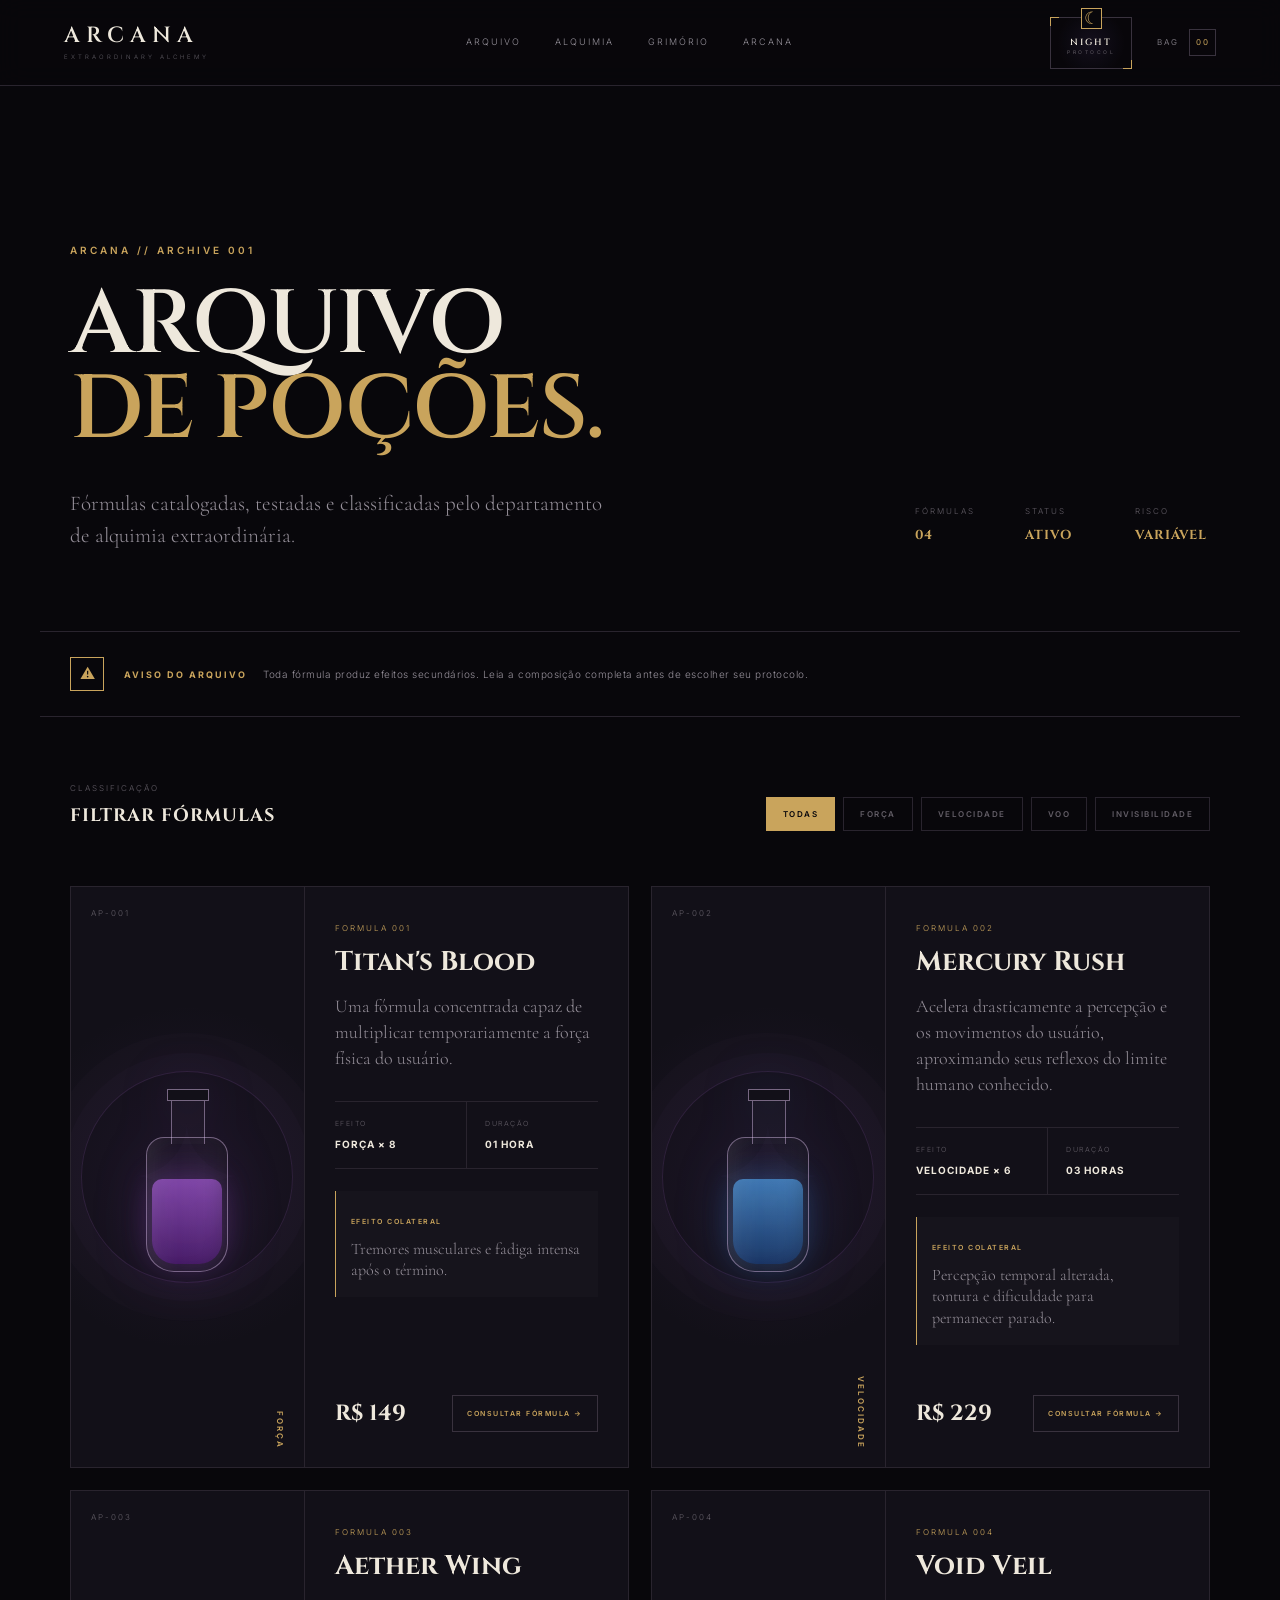
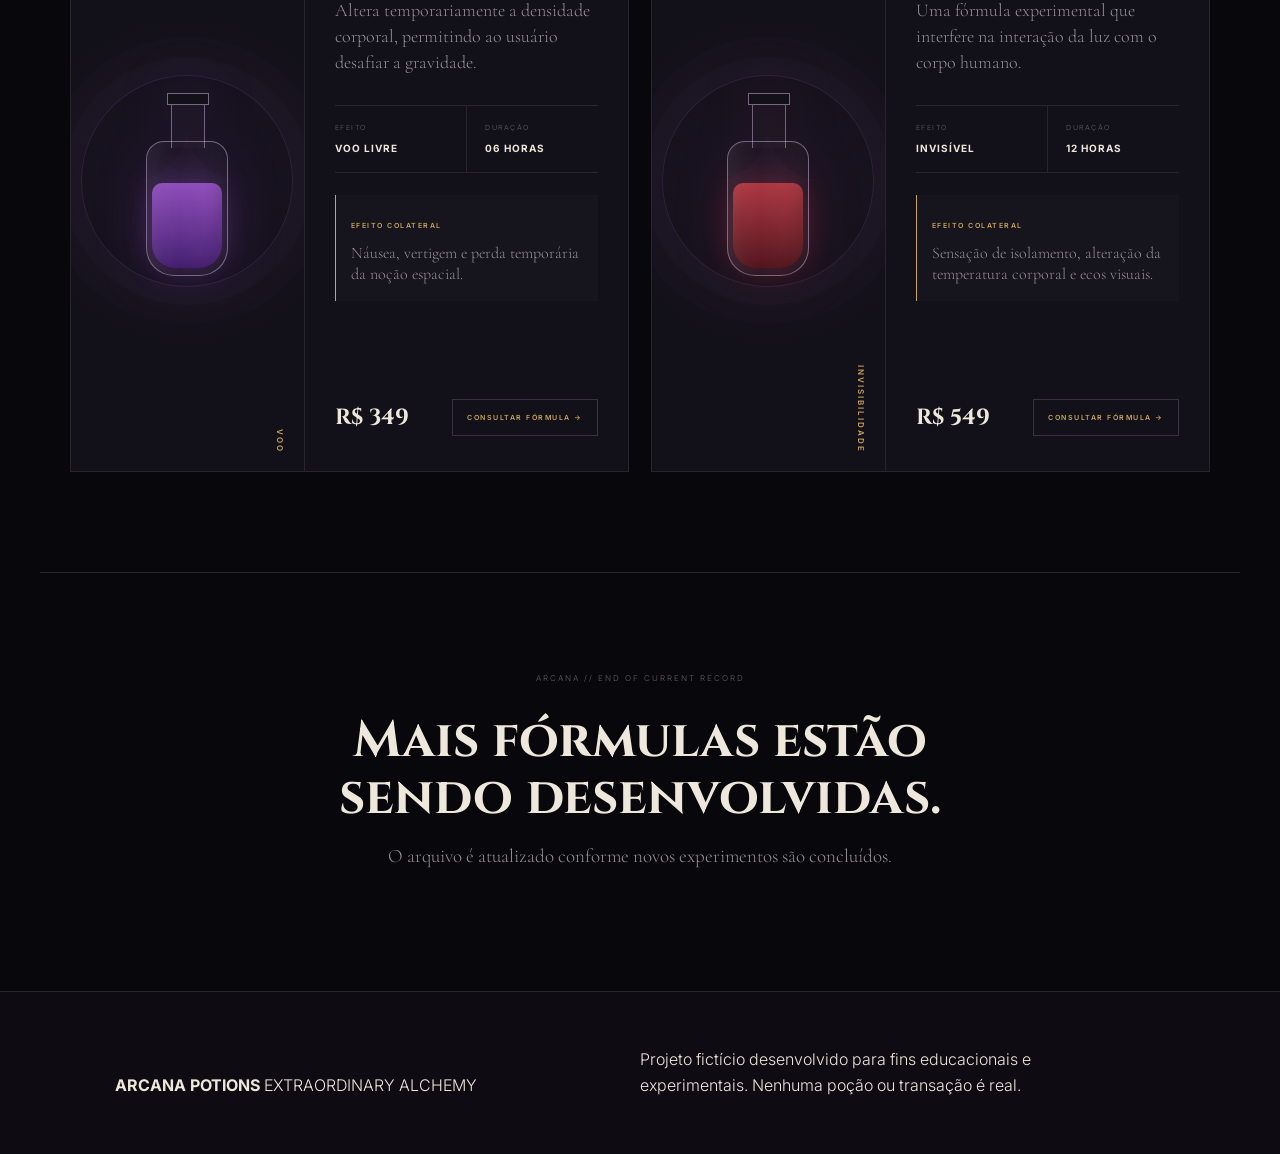
==== pages/pocoes.html @ ef40a5c5 "feat: cria estrutura inicial do Arcana Potions" ====
<!DOCTYPE html>
<html lang="pt-BR">

<head>

    <meta charset="UTF-8">

    <meta
        name="viewport"
        content="width=device-width, initial-scale=1.0"
    >

    <title>Arquivo de Poções — Arcana Potions</title>

    <link
        rel="stylesheet"
        href="../css/style.css"
    >

</head>


<body>


    <!-- =====================================================
         CABEÇALHO
    ====================================================== -->

    <header class="topo">

        <a
            href="../index.html"
            class="logo"
        >

            <span>
                ARCANA
            </span>

            <small>
                EXTRAORDINARY ALCHEMY
            </small>

        </a>


        <nav class="menu">

            <a href="pocoes.html">
                Arquivo
            </a>

            <a href="como-funciona.html">
                Alquimia
            </a>

            <a href="grimorio.html">
                Grimório
            </a>

            <a href="sobre.html">
                Arcana
            </a>

        </nav>


        <div class="controles">


            <button
                id="temaBtn"
                class="tema-arcana"
                aria-label="Alterar protocolo"
            >

                <span
                    class="tema-runa"
                    id="temaIcone"
                >
                    ☾
                </span>

                <span
                    class="tema-nome"
                    id="temaTexto"
                >
                    NIGHT
                </span>

                <span class="tema-detalhe">
                    PROTOCOL
                </span>

            </button>


            <a
                href="carrinho.html"
                class="carrinho"
            >

                <span>
                    Bag
                </span>

                <strong>
                    00
                </strong>

            </a>


        </div>

    </header>



    <!-- =====================================================
         CONTEÚDO
    ====================================================== -->

    <main>


        <!-- =================================================
             HERO DO ARQUIVO
        ================================================== -->

        <section class="arquivo-hero">


            <div class="arquivo-intro">

                <span class="etiqueta">
                    ARCANA // ARCHIVE 001
                </span>


                <h1>

                    ARQUIVO
                    <br>

                    <span>
                        DE POÇÕES.
                    </span>

                </h1>


                <p>

                    Fórmulas catalogadas, testadas e
                    classificadas pelo departamento
                    de alquimia extraordinária.

                </p>

            </div>



            <div class="arquivo-dados">


                <div>

                    <span>
                        FÓRMULAS
                    </span>

                    <strong>
                        04
                    </strong>

                </div>


                <div>

                    <span>
                        STATUS
                    </span>

                    <strong>
                        ATIVO
                    </strong>

                </div>


                <div>

                    <span>
                        RISCO
                    </span>

                    <strong>
                        VARIÁVEL
                    </strong>

                </div>


            </div>


        </section>



        <!-- =================================================
             AVISO
        ================================================== -->

        <section class="arquivo-aviso">


            <span>
                ⚠
            </span>


            <p>

                <strong>
                    AVISO DO ARQUIVO
                </strong>

                Toda fórmula produz efeitos secundários.
                Leia a composição completa antes de
                escolher seu protocolo.

            </p>


        </section>



        <!-- =================================================
             FILTROS
        ================================================== -->

        <section class="arquivo-filtros">


            <div class="filtro-titulo">

                <span>
                    CLASSIFICAÇÃO
                </span>

                <strong>
                    FILTRAR FÓRMULAS
                </strong>

            </div>



            <div class="filtros-botoes">

                <button class="filtro-ativo">
                    TODAS
                </button>

                <button>
                    FORÇA
                </button>

                <button>
                    VELOCIDADE
                </button>

                <button>
                    VOO
                </button>

                <button>
                    INVISIBILIDADE
                </button>

            </div>


        </section>



        <!-- =================================================
             CATÁLOGO
        ================================================== -->

        <section class="arquivo-catalogo">



            <!-- =================================================
                 TITAN'S BLOOD
            ================================================== -->

            <article
                class="pocao-card"
                data-pocao="titan"
            >


                <div class="pocao-visual">

                    <span class="pocao-codigo">
                        AP-001
                    </span>


                    <div class="pocao-fraco">

                        <div class="pocao-gota">
                        </div>

                        <div class="pocao-vidro">
                        </div>

                    </div>


                    <span class="pocao-classificacao">
                        FORÇA
                    </span>

                </div>



                <div class="pocao-info">


                    <span class="pocao-numero">
                        FORMULA 001
                    </span>


                    <h2>
                        Titan's Blood
                    </h2>


                    <p class="pocao-descricao">

                        Uma fórmula concentrada capaz de
                        multiplicar temporariamente a força
                        física do usuário.

                    </p>



                    <div class="pocao-detalhes">


                        <div>

                            <span>
                                EFEITO
                            </span>

                            <strong>
                                FORÇA × 8
                            </strong>

                        </div>


                        <div>

                            <span>
                                DURAÇÃO
                            </span>

                            <strong>
                                01 HORA
                            </strong>

                        </div>


                    </div>



                    <div class="pocao-alerta">


                        <span>
                            EFEITO COLATERAL
                        </span>


                        <p>

                            Tremores musculares e fadiga
                            intensa após o término.

                        </p>


                    </div>



                    <div class="pocao-compra">


                        <strong>
                            R$ 149
                        </strong>


                        <a
                            href="produto.html?id=titan"
                            class="botao-formula"
                            data-pocao="titan"
                        >

                            CONSULTAR FÓRMULA →

                        </a>


                    </div>


                </div>


            </article>



            <!-- =================================================
                 MERCURY RUSH
            ================================================== -->

            <article
                class="pocao-card"
                data-pocao="mercury"
            >


                <div class="pocao-visual">

                    <span class="pocao-codigo">
                        AP-002
                    </span>


                    <div class="pocao-fraco pocao-azul">

                        <div class="pocao-gota">
                        </div>

                        <div class="pocao-vidro">
                        </div>

                    </div>


                    <span class="pocao-classificacao">
                        VELOCIDADE
                    </span>

                </div>



                <div class="pocao-info">


                    <span class="pocao-numero">
                        FORMULA 002
                    </span>


                    <h2>
                        Mercury Rush
                    </h2>


                    <p class="pocao-descricao">

                        Acelera drasticamente a percepção
                        e os movimentos do usuário,
                        aproximando seus reflexos do
                        limite humano conhecido.

                    </p>



                    <div class="pocao-detalhes">


                        <div>

                            <span>
                                EFEITO
                            </span>

                            <strong>
                                VELOCIDADE × 6
                            </strong>

                        </div>


                        <div>

                            <span>
                                DURAÇÃO
                            </span>

                            <strong>
                                03 HORAS
                            </strong>

                        </div>


                    </div>



                    <div class="pocao-alerta">


                        <span>
                            EFEITO COLATERAL
                        </span>


                        <p>

                            Percepção temporal alterada,
                            tontura e dificuldade para
                            permanecer parado.

                        </p>


                    </div>



                    <div class="pocao-compra">


                        <strong>
                            R$ 229
                        </strong>


                        <a
                            href="produto.html?id=mercury"
                            class="botao-formula"
                            data-pocao="mercury"
                        >

                            CONSULTAR FÓRMULA →

                        </a>


                    </div>


                </div>


            </article>



            <!-- =================================================
                 AETHER WING
            ================================================== -->

            <article
                class="pocao-card"
                data-pocao="aether"
            >


                <div class="pocao-visual">

                    <span class="pocao-codigo">
                        AP-003
                    </span>


                    <div class="pocao-fraco pocao-roxo">

                        <div class="pocao-gota">
                        </div>

                        <div class="pocao-vidro">
                        </div>

                    </div>


                    <span class="pocao-classificacao">
                        VOO
                    </span>

                </div>



                <div class="pocao-info">


                    <span class="pocao-numero">
                        FORMULA 003
                    </span>


                    <h2>
                        Aether Wing
                    </h2>


                    <p class="pocao-descricao">

                        Altera temporariamente a densidade
                        corporal, permitindo ao usuário
                        desafiar a gravidade.

                    </p>



                    <div class="pocao-detalhes">


                        <div>

                            <span>
                                EFEITO
                            </span>

                            <strong>
                                VOO LIVRE
                            </strong>

                        </div>


                        <div>

                            <span>
                                DURAÇÃO
                            </span>

                            <strong>
                                06 HORAS
                            </strong>

                        </div>


                    </div>



                    <div class="pocao-alerta">


                        <span>
                            EFEITO COLATERAL
                        </span>


                        <p>

                            Náusea, vertigem e perda
                            temporária da noção espacial.

                        </p>


                    </div>



                    <div class="pocao-compra">


                        <strong>
                            R$ 349
                        </strong>


                        <a
                            href="produto.html?id=aether"
                            class="botao-formula"
                            data-pocao="aether"
                        >

                            CONSULTAR FÓRMULA →

                        </a>


                    </div>


                </div>


            </article>



            <!-- =================================================
                 VOID VEIL
            ================================================== -->

            <article
                class="pocao-card"
                data-pocao="void"
            >


                <div class="pocao-visual">

                    <span class="pocao-codigo">
                        AP-004
                    </span>


                    <div class="pocao-fraco pocao-vermelho">

                        <div class="pocao-gota">
                        </div>

                        <div class="pocao-vidro">
                        </div>

                    </div>


                    <span class="pocao-classificacao">
                        INVISIBILIDADE
                    </span>

                </div>



                <div class="pocao-info">


                    <span class="pocao-numero">
                        FORMULA 004
                    </span>


                    <h2>
                        Void Veil
                    </h2>


                    <p class="pocao-descricao">

                        Uma fórmula experimental que
                        interfere na interação da luz
                        com o corpo humano.

                    </p>



                    <div class="pocao-detalhes">


                        <div>

                            <span>
                                EFEITO
                            </span>

                            <strong>
                                INVISÍVEL
                            </strong>

                        </div>


                        <div>

                            <span>
                                DURAÇÃO
                            </span>

                            <strong>
                                12 HORAS
                            </strong>

                        </div>


                    </div>



                    <div class="pocao-alerta">


                        <span>
                            EFEITO COLATERAL
                        </span>


                        <p>

                            Sensação de isolamento,
                            alteração da temperatura
                            corporal e ecos visuais.

                        </p>


                    </div>



                    <div class="pocao-compra">


                        <strong>
                            R$ 549
                        </strong>


                        <a
                            href="produto.html?id=void"
                            class="botao-formula"
                            data-pocao="void"
                        >

                            CONSULTAR FÓRMULA →

                        </a>


                    </div>


                </div>


            </article>


        </section>



        <!-- =================================================
             FINAL DO ARQUIVO
        ================================================== -->

        <section class="arquivo-final">


            <span>
                ARCANA // END OF CURRENT RECORD
            </span>


            <h2>

                Mais fórmulas estão
                <br>
                sendo desenvolvidas.

            </h2>


            <p>

                O arquivo é atualizado conforme
                novos experimentos são concluídos.

            </p>


        </section>


    </main>



    <!-- =====================================================
         RODAPÉ
    ====================================================== -->

    <footer class="rodape">


        <div>

            <strong>
                ARCANA POTIONS
            </strong>

            <span>
                EXTRAORDINARY ALCHEMY
            </span>

        </div>


        <p>

            Projeto fictício desenvolvido para fins
            educacionais e experimentais.
            Nenhuma poção ou transação é real.

        </p>


    </footer>



    <!-- =====================================================
         JAVASCRIPT
    ====================================================== -->

    <script src="../js/script.js"></script>


</body>

</html>
---- css/style.css ----
@import url('https://fonts.googleapis.com/css2?family=Cinzel:wght@400;500;600;700&family=Cormorant+Garamond:ital,wght@0,400;0,500;0,600;1,400;1,500&family=Inter:wght@300;400;500;600&display=swap');


/* =========================================================
   ARCANA POTIONS
   SISTEMA VISUAL PRINCIPAL
========================================================= */

:root {

    /* Fundo */
    --fundo: #08070b;
    --fundo-secundario: #0e0c12;
    --fundo-card: #121018;

    /* Identidade */
    --dourado: #c9a45c;
    --dourado-claro: #e1c986;

    --roxo: #8b5fbf;
    --roxo-claro: #b58bdd;

    /* Texto */
    --texto: #eee8dc;
    --texto-secundario: #96909a;
    --texto-fraco: #625d66;

    /* Bordas */
    --borda: #29242e;
    --borda-clara: #39323e;

    /* Sombras */
    --sombra: rgba(0, 0, 0, 0.55);
}


/* =========================================================
   RESET
========================================================= */

* {
    margin: 0;
    padding: 0;
    box-sizing: border-box;
}

html {
    scroll-behavior: smooth;
}

body {

    background-color: var(--fundo);
    color: var(--texto);

    font-family: 'Inter', sans-serif;
    font-weight: 300;

    line-height: 1.6;

    overflow-x: hidden;

    transition:
        background-color 0.7s ease,
        color 0.7s ease;
}

a {
    color: inherit;
    text-decoration: none;
}

button {
    font-family: inherit;
}


/* =========================================================
   TIPOGRAFIA
========================================================= */

h1,
h2,
h3,
.logo,
.etiqueta,
.categoria-numero,
.codigo,
.dados-entrada,
.marcacao,
.duracoes,
.footer-logo {

    font-family: 'Cinzel', serif;
}

em {

    color: var(--dourado);

    font-family: 'Cormorant Garamond', serif;

    font-weight: 500;
}


/* =========================================================
   HEADER
========================================================= */

.topo {

    position: relative;
    z-index: 20;

    width: 100%;
    min-height: 86px;

    display: flex;
    align-items: center;
    justify-content: space-between;

    padding: 0 5vw;

    border-bottom: 1px solid var(--borda);

    background-color: rgba(8, 7, 11, 0.88);

    backdrop-filter: blur(12px);

    transition:
        background-color 0.7s ease,
        border-color 0.7s ease;
}


/* LOGO */

.logo {

    display: flex;
    flex-direction: column;

    line-height: 1;
}

.logo span {

    color: var(--texto);

    font-size: 22px;
    font-weight: 600;

    letter-spacing: 6px;
}

.logo small {

    margin-top: 7px;

    color: var(--texto-fraco);

    font-family: 'Inter', sans-serif;

    font-size: 6px;
    letter-spacing: 3px;
}


/* MENU */

.menu {

    display: flex;
    align-items: center;

    gap: 34px;
}

.menu a {

    position: relative;

    color: var(--texto-secundario);

    font-size: 9px;
    letter-spacing: 2px;

    text-transform: uppercase;

    transition:
        color 0.3s ease;
}

.menu a::after {

    content: "";

    position: absolute;

    left: 0;
    bottom: -8px;

    width: 0;
    height: 1px;

    background-color: var(--dourado);

    transition:
        width 0.3s ease;
}

.menu a:hover {

    color: var(--texto);
}

.menu a:hover::after {

    width: 100%;
}


/* CONTROLES */

.controles {

    display: flex;
    align-items: center;

    gap: 25px;
}


/* =========================================================
   ARCANA THEME SEAL
========================================================= */

.tema-arcana {

    position: relative;

    width: 82px;
    height: 52px;

    display: flex;
    flex-direction: column;

    align-items: center;
    justify-content: center;

    gap: 1px;

    border: 1px solid var(--borda-clara);

    background:
        radial-gradient(
            circle,
            rgba(139, 95, 191, 0.10),
            transparent 72%
        );

    color: var(--texto);

    cursor: pointer;

    font-family: 'Cinzel', serif;

    transition:
        border-color 0.4s ease,
        box-shadow 0.4s ease,
        background 0.5s ease,
        transform 0.3s ease;
}


/* CANTOS */

.tema-arcana::before,
.tema-arcana::after {

    content: "";

    position: absolute;

    width: 8px;
    height: 8px;

    border-color: var(--dourado);

    border-style: solid;

    transition:
        border-color 0.4s ease,
        width 0.4s ease,
        height 0.4s ease;
}

.tema-arcana::before {

    top: -1px;
    left: -1px;

    border-width: 1px 0 0 1px;
}

.tema-arcana::after {

    right: -1px;
    bottom: -1px;

    border-width: 0 1px 1px 0;
}


/* RUNA */

.tema-runa {

    position: absolute;

    top: -10px;

    width: 21px;
    height: 21px;

    display: flex;
    align-items: center;
    justify-content: center;

    border: 1px solid var(--dourado);

    background: var(--fundo);

    color: var(--dourado);

    font-family: 'Cormorant Garamond', serif;

    font-size: 17px;
    line-height: 1;

    transition:
        transform 0.7s ease,
        color 0.4s ease,
        border-color 0.4s ease,
        background 0.4s ease,
        box-shadow 0.4s ease;
}


/* NOME */

.tema-nome {

    margin-top: 6px;

    color: var(--texto);

    font-family: 'Cinzel', serif;

    font-size: 9px;
    font-weight: 600;

    letter-spacing: 2px;

    transition:
        opacity 0.25s ease,
        transform 0.4s ease,
        letter-spacing 0.5s ease,
        color 0.4s ease;
}


/* DETALHE */

.tema-detalhe {

    color: var(--texto-fraco);

    font-family: 'Inter', sans-serif;

    font-size: 5px;

    letter-spacing: 2.5px;

    transition:
        color 0.4s ease;
}


/* HOVER */

.tema-arcana:hover {

    border-color: var(--dourado);

    background:
        radial-gradient(
            circle,
            rgba(139, 95, 191, 0.16),
            transparent 72%
        );

    box-shadow:
        0 0 18px rgba(139, 95, 191, 0.14);

    transform: translateY(-1px);
}

.tema-arcana:hover .tema-runa {

    transform: rotate(180deg);

    box-shadow:
        0 0 12px rgba(201, 164, 92, 0.22);
}

.tema-arcana:hover .tema-nome {

    letter-spacing: 3px;
}


/* ANIMAÇÃO DE TROCA */

.tema-arcana.trocando .tema-nome {

    animation:
        desmontarTexto 0.65s ease forwards;
}

.tema-arcana.trocando .tema-runa {

    animation:
        girarRuna 0.65s ease;
}

@keyframes desmontarTexto {

    0% {
        opacity: 1;
        transform: translateY(0);
        letter-spacing: 2px;
    }

    40% {
        opacity: 0;
        transform: translateY(-6px);
        letter-spacing: 8px;
    }

    60% {
        opacity: 0;
        transform: translateY(6px);
        letter-spacing: 8px;
    }

    100% {
        opacity: 1;
        transform: translateY(0);
        letter-spacing: 2px;
    }
}

@keyframes girarRuna {

    0% {
        transform: rotate(0deg);
    }

    50% {
        transform: rotate(180deg) scale(0.7);
    }

    100% {
        transform: rotate(360deg) scale(1);
    }
}


/* =========================================================
   CARRINHO
========================================================= */

.carrinho {

    display: flex;
    align-items: center;

    gap: 10px;

    color: var(--texto-secundario);

    font-size: 8px;
    letter-spacing: 2px;

    text-transform: uppercase;
}

.carrinho strong {

    width: 27px;
    height: 27px;

    display: flex;
    align-items: center;
    justify-content: center;

    border: 1px solid var(--borda-clara);

    color: var(--dourado);

    font-size: 8px;
    font-weight: 400;

    transition:
        border-color 0.3s ease,
        color 0.3s ease;
}

.carrinho:hover strong {

    border-color: var(--dourado);
}


/* =========================================================
   HERO
========================================================= */

.entrada {

    position: relative;

    min-height: calc(100vh - 86px);

    display: grid;

    grid-template-columns: 1fr 0.8fr;

    align-items: center;

    padding: 8vh 9vw;

    overflow: hidden;

    border-bottom: 1px solid var(--borda);
}

.entrada::before {

    content: "";

    position: absolute;

    width: 650px;
    height: 650px;

    right: 5%;
    top: 50%;

    transform: translateY(-50%);

    background:
        radial-gradient(
            circle,
            rgba(139, 95, 191, 0.13),
            transparent 65%
        );

    pointer-events: none;
}

.entrada-conteudo {

    position: relative;
    z-index: 2;
}

.codigo {

    display: flex;

    gap: 25px;

    margin-bottom: 35px;

    color: var(--texto-fraco);

    font-size: 7px;
    letter-spacing: 2px;
}

.entrada h1 {

    color: var(--texto);

    font-size: clamp(50px, 7vw, 105px);

    line-height: 0.93;

    font-weight: 500;

    letter-spacing: -3px;
}

.entrada h1 span {

    color: var(--dourado);

    transition:
        color 0.7s ease;
}

.frase {

    margin-top: 30px;

    color: var(--texto-secundario);

    font-family: 'Cormorant Garamond', serif;

    font-size: 21px;

    line-height: 1.25;
}


/* =========================================================
   BOTÃO PRINCIPAL
========================================================= */

.botao-principal {

    display: inline-flex;

    align-items: center;

    gap: 22px;

    margin-top: 40px;

    padding: 15px 20px;

    border: 1px solid var(--borda-clara);

    color: var(--texto);

    font-family: 'Inter', sans-serif;

    font-size: 8px;

    letter-spacing: 2px;

    transition:
        border-color 0.3s ease,
        background-color 0.3s ease,
        color 0.3s ease,
        transform 0.3s ease;
}

.botao-principal span {

    color: var(--dourado);

    font-size: 13px;

    transition:
        transform 0.3s ease;
}

.botao-principal:hover {

    border-color: var(--dourado);

    background-color:
        rgba(201, 164, 92, 0.04);

    transform: translateY(-2px);
}

.botao-principal:hover span {

    transform:
        translate(3px, -3px);
}


/* =========================================================
   FRASCO
========================================================= */

.frasco-area {

    position: relative;

    height: 620px;

    display: flex;

    align-items: center;
    justify-content: center;
}

.frasco-area::after {

    content: "";

    position: absolute;

    width: 180px;
    height: 180px;

    border-radius: 50%;

    background:
        radial-gradient(
            circle,
            rgba(139, 95, 191, 0.10),
            transparent 70%
        );

    filter: blur(15px);

    pointer-events: none;
}

.circulo-magico {

    position: absolute;

    width: 430px;
    height: 430px;

    border: 1px solid rgba(139, 95, 191, 0.28);

    border-radius: 50%;

    animation:
        girar 35s linear infinite;
}

.circulo-magico::before {

    content: "";

    position: absolute;

    inset: 35px;

    border: 1px solid rgba(201, 164, 92, 0.16);

    border-radius: 50%;
}

.circulo-magico::after {

    content: "✦";

    position: absolute;

    top: 50%;
    left: 50%;

    transform:
        translate(-50%, -50%);

    color: var(--roxo);

    font-size: 30px;
}

.circulo-magico span {

    position: absolute;

    top: 16px;
    left: 50%;

    transform:
        translateX(-50%);

    color: var(--texto-fraco);

    font-family: 'Cinzel', serif;

    font-size: 7px;
    letter-spacing: 5px;
}


/* FRASCO */

.frasco {

    position: relative;
    z-index: 3;

    width: 145px;
    height: 270px;
}

.frasco-tampa {

    position: absolute;

    top: 0;
    left: 50%;

    transform:
        translateX(-50%);

    width: 60px;
    height: 55px;

    border: 1px solid var(--borda-clara);

    border-bottom: none;

    background:
        linear-gradient(
            90deg,
            #15121a,
            #29222d,
            #15121a
        );
}

.frasco-corpo {

    position: absolute;

    left: 50%;
    bottom: 0;

    transform:
        translateX(-50%);

    width: 125px;
    height: 220px;

    overflow: hidden;

    border: 1px solid var(--borda-clara);

    border-radius:
        15px 15px 35px 35px;

    background:
        linear-gradient(
            90deg,
            rgba(255,255,255,0.02),
            rgba(255,255,255,0.08),
            rgba(255,255,255,0.02)
        );

    box-shadow:
        inset 0 0 25px rgba(255,255,255,0.025),
        0 20px 50px var(--sombra);
}

.liquido {

    position: absolute;

    left: 0;
    bottom: 0;

    width: 100%;
    height: 73%;

    background:
        radial-gradient(
            circle at 40% 30%,
            rgba(200, 150, 255, 0.65),
            transparent 30%
        ),
        linear-gradient(
            180deg,
            #613b82,
            #1d0c2a
        );

    box-shadow:
        0 -10px 35px rgba(139, 95, 191, 0.35);
}

.simbolo {

    position: absolute;

    top: 50%;
    left: 50%;

    transform:
        translate(-50%, -50%);

    color:
        rgba(225, 201, 134, 0.65);

    font-family: 'Cinzel', serif;

    font-size: 34px;
    font-weight: 500;
}

.informacao-frasco {

    position: absolute;

    right: -10px;
    bottom: 115px;

    display: flex;
    flex-direction: column;

    gap: 5px;

    color: var(--texto-fraco);

    font-size: 6px;
    letter-spacing: 2px;
}

.informacao-frasco strong {

    color: var(--dourado);

    font-family: 'Cinzel', serif;

    font-size: 10px;
}


/* =========================================================
   ANIMAÇÃO
========================================================= */

@keyframes girar {

    from {
        transform: rotate(0deg);
    }

    to {
        transform: rotate(360deg);
    }
}


/* =========================================================
   DADOS
========================================================= */

.dados-entrada {

    position: absolute;

    left: 9vw;
    bottom: 35px;

    display: flex;

    gap: 45px;
}

.dados-entrada div {

    display: flex;
    flex-direction: column;

    gap: 3px;
}

.dados-entrada span {

    color: var(--texto-fraco);

    font-family: 'Inter', sans-serif;

    font-size: 6px;
    letter-spacing: 2px;
}

.dados-entrada strong {

    color: var(--texto-secundario);

    font-size: 7px;
    font-weight: 400;

    letter-spacing: 1px;
}


/* =========================================================
   MANIFESTO
========================================================= */

.manifesto {

    display: grid;

    grid-template-columns: 120px 1fr;

    gap: 7vw;

    padding: 150px 12vw;

    background-color: var(--fundo-secundario);

    border-bottom: 1px solid var(--borda);
}

.numero {

    color: var(--dourado);

    font-family: 'Cinzel', serif;

    font-size: 11px;
    letter-spacing: 3px;
}

.etiqueta {

    margin-bottom: 20px;

    color: var(--texto-fraco);

    font-family: 'Inter', sans-serif;

    font-size: 7px;
    letter-spacing: 3px;
}

.manifesto h2 {

    max-width: 850px;

    color: var(--texto);

    font-size: clamp(35px, 5vw, 67px);

    line-height: 1.05;

    font-weight: 400;

    letter-spacing: -2px;
}

.manifesto .texto {

    max-width: 600px;

    margin-top: 35px;

    color: var(--texto-secundario);

    font-family: 'Cormorant Garamond', serif;

    font-size: 21px;
}


/* =========================================================
   CATEGORIAS
========================================================= */

.categorias {

    padding: 130px 9vw;

    border-bottom: 1px solid var(--borda);
}

.cabecalho-secao {

    display: flex;

    align-items: flex-end;
    justify-content: space-between;

    margin-bottom: 65px;
}

.cabecalho-secao h2 {

    color: var(--texto);

    font-size: clamp(38px, 5vw, 70px);

    line-height: 0.9;

    font-weight: 400;

    letter-spacing: -2px;
}

.categorias-grid {

    display: grid;

    grid-template-columns:
        repeat(2, 1fr);

    border-top: 1px solid var(--borda);
    border-left: 1px solid var(--borda);
}

.categoria {

    position: relative;

    min-height: 310px;

    display: flex;
    flex-direction: column;

    justify-content: flex-end;

    padding: 35px;

    overflow: hidden;

    border-right: 1px solid var(--borda);
    border-bottom: 1px solid var(--borda);

    background-color: var(--fundo-card);

    transition:
        background-color 0.5s ease;
}

.categoria::before {

    content: "";

    position: absolute;

    top: 0;
    left: 0;

    width: 100%;
    height: 2px;

    background-color: var(--roxo);

    transform:
        scaleX(0);

    transform-origin: left;

    transition:
        transform 0.5s ease,
        background-color 0.5s ease;
}

.categoria:hover {

    background-color: #17131d;
}

.categoria:hover::before {

    transform:
        scaleX(1);
}

.categoria-numero {

    position: absolute;

    top: 30px;
    right: 30px;

    color: var(--texto-fraco);

    font-size: 7px;
    letter-spacing: 2px;
}

.categoria h3 {

    color: var(--texto);

    font-size: 31px;
    font-weight: 500;

    letter-spacing: 2px;
}

.categoria p {

    max-width: 280px;

    margin-top: 8px;

    color: var(--texto-secundario);

    font-family: 'Cormorant Garamond', serif;

    font-size: 18px;
}

.categoria strong {

    margin-top: 25px;

    color: var(--dourado);

    font-family: 'Inter', sans-serif;

    font-size: 7px;

    letter-spacing: 2px;
}


/* =========================================================
   DOSAGEM
========================================================= */

.dosagem {

    display: grid;

    grid-template-columns: 1fr 1fr;

    min-height: 650px;

    border-bottom: 1px solid var(--borda);
}

.dosagem-imagem {

    position: relative;

    min-height: 500px;

    background:
        radial-gradient(
            circle at center,
            rgba(139, 95, 191, 0.12),
            transparent 55%
        ),
        linear-gradient(
            135deg,
            #100c15,
            #07060a
        );
}

.dosagem-imagem::before {

    content: "";

    position: absolute;

    width: 280px;
    height: 280px;

    top: 50%;
    left: 50%;

    transform:
        translate(-50%, -50%);

    border: 1px solid rgba(139, 95, 191, 0.25);

    border-radius: 50%;

    box-shadow:
        0 0 80px rgba(139, 95, 191, 0.08);
}

.marcacao {

    position: absolute;

    right: 40px;
    bottom: 35px;

    display: flex;
    flex-direction: column;

    text-align: right;
}

.marcacao span {

    color: var(--texto-fraco);

    font-family: 'Inter', sans-serif;

    font-size: 6px;
    letter-spacing: 2px;
}

.marcacao strong {

    color: var(--dourado);

    font-size: 22px;

    font-weight: 500;
}

.dosagem-conteudo {

    padding: 100px 9vw;

    background-color: var(--fundo-secundario);
}

.dosagem-conteudo h2 {

    margin-top: 20px;

    color: var(--texto);

    font-size: clamp(38px, 5vw, 65px);

    line-height: 0.95;

    font-weight: 400;
}

.dosagem-conteudo > p {

    max-width: 500px;

    margin-top: 30px;

    color: var(--texto-secundario);

    font-family: 'Cormorant Garamond', serif;

    font-size: 20px;
}


/* DURAÇÕES */

.duracoes {

    display: grid;

    grid-template-columns:
        repeat(4, 1fr);

    margin-top: 45px;

    border-top: 1px solid var(--borda);
    border-bottom: 1px solid var(--borda);
}

.duracoes div {

    display: flex;
    flex-direction: column;

    gap: 5px;

    padding: 18px 10px;

    border-right: 1px solid var(--borda);
}

.duracoes div:last-child {

    border-right: none;
}

.duracoes span {

    color: var(--texto-fraco);

    font-size: 7px;
}

.duracoes strong {

    color: var(--texto);

    font-size: 16px;
    font-weight: 500;
}

.duracoes small {

    color: var(--dourado);

    font-family: 'Inter', sans-serif;

    font-size: 7px;
}


/* =========================================================
   LINKS
========================================================= */

.link {

    display: inline-block;

    margin-top: 35px;

    color: var(--dourado);

    font-family: 'Inter', sans-serif;

    font-size: 7px;

    letter-spacing: 2px;

    transition:
        letter-spacing 0.3s ease;
}

.link:hover {

    letter-spacing: 3px;
}


/* =========================================================
   AVISO
========================================================= */

.aviso {

    display: grid;

    grid-template-columns: 120px 1fr;

    gap: 7vw;

    padding: 130px 12vw;

    background-color: #0c080b;

    border-bottom: 1px solid var(--borda);

    transition:
        background-color 0.7s ease;
}

.aviso-numero {

    color: var(--dourado);

    font-family: 'Cinzel', serif;

    font-size: 11px;

    letter-spacing: 3px;
}

.aviso-conteudo {

    max-width: 800px;
}

.aviso-conteudo h2 {

    color: var(--texto);

    font-size: clamp(38px, 5vw, 70px);

    line-height: 0.9;

    font-weight: 400;
}

.aviso-conteudo > p:not(.etiqueta) {

    max-width: 600px;

    margin-top: 30px;

    color: var(--texto-secundario);

    font-family: 'Cormorant Garamond', serif;

    font-size: 21px;
}


/* =========================================================
   FINAL
========================================================= */

.final {

    position: relative;

    min-height: 570px;

    display: flex;
    flex-direction: column;

    align-items: center;
    justify-content: center;

    text-align: center;

    overflow: hidden;

    background-color: var(--fundo);
}

.final::before {

    content: "";

    position: absolute;

    width: 650px;
    height: 650px;

    left: 50%;
    top: 50%;

    transform:
        translate(-50%, -50%);

    background:
        radial-gradient(
            circle,
            rgba(139, 95, 191, 0.12),
            transparent 65%
        );

    pointer-events: none;
}

.final > * {

    position: relative;

    z-index: 2;
}

.final h2 {

    color: var(--texto);

    font-size: clamp(45px, 7vw, 95px);

    line-height: 0.9;

    font-weight: 400;

    letter-spacing: -3px;
}


/* =========================================================
   FOOTER
========================================================= */

footer {

    display: grid;

    grid-template-columns:
        1fr 1fr auto;

    align-items: end;

    gap: 40px;

    padding: 55px 9vw;

    border-top: 1px solid var(--borda);

    background-color: var(--fundo-secundario);
}

.footer-logo {

    display: flex;
    flex-direction: column;

    color: var(--texto);

    font-size: 19px;

    letter-spacing: 5px;
}

.footer-logo small {

    margin-top: 8px;

    color: var(--texto-fraco);

    font-family: 'Inter', sans-serif;

    font-size: 5px;

    letter-spacing: 2px;
}

.footer-info p {

    color: var(--texto-fraco);

    font-size: 7px;

    letter-spacing: 1px;
}

.footer-direitos {

    color: var(--texto-fraco);

    font-size: 6px;

    letter-spacing: 1px;
}


/* =========================================================
   TRANSIÇÕES GERAIS
========================================================= */

body,
.topo,
.manifesto,
.categoria,
.dosagem-imagem,
.dosagem-conteudo,
.aviso,
.final,
footer {

    transition:
        background-color 0.7s ease,
        color 0.7s ease,
        border-color 0.7s ease;
}


/* =========================================================
   BLOOD PROTOCOL
========================================================= */

body.modo-sangue {

    --fundo: #090305;
    --fundo-secundario: #14070a;
    --fundo-card: #19090c;

    --dourado: #b83a3a;
    --dourado-claro: #dc6262;

    --roxo: #8f1f2b;
    --roxo-claro: #c23a47;

    --texto: #f0dfdf;
    --texto-secundario: #a98f92;
    --texto-fraco: #684e52;

    --borda: #32171b;
    --borda-clara: #512127;

    --sombra: rgba(0, 0, 0, 0.7);
}


/* HEADER BLOOD */

body.modo-sangue .topo {

    background-color:
        rgba(9, 3, 5, 0.90);
}


/* HERO BLOOD */

body.modo-sangue .entrada::before {

    background:
        radial-gradient(
            circle,
            rgba(180, 25, 40, 0.18),
            transparent 65%
        );
}

body.modo-sangue .entrada h1 span {

    animation:
        sanguePulso 2.5s ease-in-out infinite;
}


/* FRASCO BLOOD */

body.modo-sangue .liquido {

    background:
        radial-gradient(
            circle at 40% 30%,
            rgba(255, 80, 80, 0.8),
            transparent 30%
        ),
        linear-gradient(
            180deg,
            #a51f2d,
            #38070d
        );

    box-shadow:
        0 -10px 35px rgba(190, 25, 45, 0.45);
}

body.modo-sangue .circulo-magico {

    border-color:
        rgba(190, 35, 50, 0.35);
}

body.modo-sangue .circulo-magico::before {

    border-color:
        rgba(170, 35, 45, 0.3);
}

body.modo-sangue .circulo-magico::after {

    color: #b83a3a;
}


/* CATEGORIAS BLOOD */

body.modo-sangue .categoria::before {

    background-color: #a51f2d;
}

body.modo-sangue .categoria:hover {

    background-color: #210b0f;
}


/* DOSAGEM BLOOD */

body.modo-sangue .dosagem-imagem {

    background:
        radial-gradient(
            circle at center,
            rgba(180, 25, 40, 0.13),
            transparent 55%
        ),
        linear-gradient(
            135deg,
            #16070a,
            #080304
        );
}

body.modo-sangue .dosagem-imagem::before {

    border-color:
        rgba(180, 25, 40, 0.25);

    box-shadow:
        0 0 80px rgba(180, 25, 40, 0.08);
}


/* AVISO BLOOD */

body.modo-sangue .aviso {

    background-color: #160609;
}


/* FINAL BLOOD */

body.modo-sangue .final::before {

    background:
        radial-gradient(
            circle,
            rgba(180, 25, 40, 0.16),
            transparent 65%
        );
}


/* BOTÃO BLOOD */

body.modo-sangue .tema-arcana {

    border-color: #8f1f2b;

    background:
        radial-gradient(
            circle,
            rgba(180, 25, 40, 0.18),
            transparent 72%
        );

    box-shadow:
        0 0 14px rgba(180, 25, 40, 0.12);
}

body.modo-sangue .tema-arcana::before,
body.modo-sangue .tema-arcana::after {

    border-color: #a83232;
}

body.modo-sangue .tema-runa {

    border-color: #a83232;

    background: #090305;

    color: #d65353;

    box-shadow:
        0 0 10px rgba(180, 25, 40, 0.22);
}

body.modo-sangue .tema-nome {

    color: #f0dfdf;
}

body.modo-sangue .tema-detalhe {

    color: #684e52;
}


/* ANIMAÇÃO BLOOD */

@keyframes sanguePulso {

    0%,
    100% {
        opacity: 1;
    }

    50% {
        opacity: 0.65;
    }
}


/* =========================================================
   RESPONSIVIDADE
========================================================= */

@media (max-width: 1000px) {

    .topo {

        padding:
            0 4vw;
    }

    .menu {

        gap: 18px;
    }

    .entrada {

        grid-template-columns:
            1fr 0.7fr;

        padding-left: 6vw;
        padding-right: 6vw;
    }

    .frasco-area {

        transform:
            scale(0.85);
    }

    .dados-entrada {

        left: 6vw;
    }

    .manifesto,
    .aviso {

        padding-left: 7vw;
        padding-right: 7vw;
    }

    .categorias {

        padding-left: 6vw;
        padding-right: 6vw;
    }

    .dosagem-conteudo {

        padding-left: 6vw;
        padding-right: 6vw;
    }

    footer {

        padding-left: 6vw;
        padding-right: 6vw;
    }
}


@media (max-width: 760px) {

    .topo {

        min-height: auto;

        flex-wrap: wrap;

        gap: 25px;

        padding-top: 22px;
        padding-bottom: 22px;
    }

    .menu {

        order: 3;

        width: 100%;

        justify-content: center;

        padding-top: 15px;

        border-top:
            1px solid var(--borda);
    }

    .controles {

        gap: 15px;
    }

    .entrada {

        grid-template-columns: 1fr;

        padding-top: 80px;
        padding-bottom: 120px;
    }

    .frasco-area {

        height: 470px;

        margin-top: 40px;
    }

    .circulo-magico {

        width: 340px;
        height: 340px;
    }

    .dados-entrada {

        gap: 20px;

        flex-wrap: wrap;
    }

    .manifesto,
    .aviso {

        grid-template-columns: 1fr;

        gap: 30px;

        padding-top: 90px;
        padding-bottom: 90px;
    }

    .categorias {

        padding-top: 90px;
        padding-bottom: 90px;
    }

    .cabecalho-secao {

        align-items: flex-start;

        flex-direction: column;

        gap: 30px;
    }

    .categorias-grid {

        grid-template-columns: 1fr;
    }

    .dosagem {

        grid-template-columns: 1fr;
    }

    .dosagem-imagem {

        min-height: 380px;
    }

    .dosagem-conteudo {

        padding-top: 80px;
        padding-bottom: 80px;
    }

    footer {

        grid-template-columns: 1fr;

        align-items: start;
    }
}


@media (max-width: 480px) {

    .logo span {

        font-size: 18px;

        letter-spacing: 4px;
    }

    .menu {

        gap: 12px;
    }

    .menu a {

        font-size: 7px;

        letter-spacing: 1px;
    }

    .tema-arcana {

        width: 74px;
        height: 48px;
    }

    .carrinho span {

        display: none;
    }

    .entrada {

        padding-left: 6vw;
        padding-right: 6vw;
    }

    .entrada h1 {

        font-size: 48px;

        letter-spacing: -2px;
    }

    .frasco-area {

        transform:
            scale(0.72);

        margin-left: -10%;
        margin-right: -10%;
    }

    .dados-entrada {

        position: relative;

        left: auto;
        bottom: auto;

        margin-top: 20px;
    }

    .duracoes {

        grid-template-columns:
            repeat(2, 1fr);
    }

    .duracoes div:nth-child(2) {

        border-right: none;
    }

    .duracoes div:nth-child(-n+2) {

        border-bottom:
            1px solid var(--borda);
    }

    .final {

        min-height: 480px;
    }
}











/* =====================================================
   ARQUIVO DE POÇÕES
===================================================== */

.arquivo-hero {
    max-width: 1200px;
    margin: 0 auto;
    padding: 150px 30px 80px;

    display: flex;
    justify-content: space-between;
    align-items: flex-end;
    gap: 60px;

    border-bottom: 1px solid var(--borda);
}

.arquivo-intro {
    max-width: 720px;
}

.etiqueta {
    display: inline-block;
    margin-bottom: 25px;

    font-family: "Inter", sans-serif;
    font-size: 10px;
    font-weight: 600;
    letter-spacing: 3px;
    color: var(--dourado);
}

.arquivo-intro h1 {
    margin: 0;

    font-family: "Cinzel", serif;
    font-size: clamp(48px, 7vw, 92px);
    line-height: 0.95;
    letter-spacing: -2px;
    font-weight: 600;

    color: var(--texto);
}

.arquivo-intro h1 span {
    color: var(--dourado);
}

.arquivo-intro p {
    max-width: 540px;
    margin-top: 35px;

    font-family: "Cormorant Garamond", serif;
    font-size: 21px;
    line-height: 1.5;

    color: var(--texto-secundario);
}


/* =====================================================
   DADOS DO ARQUIVO
===================================================== */

.arquivo-dados {
    display: flex;
    gap: 35px;
    padding-bottom: 5px;
}

.arquivo-dados div {
    min-width: 75px;

    display: flex;
    flex-direction: column;
    gap: 8px;
}

.arquivo-dados span {
    font-family: "Inter", sans-serif;
    font-size: 8px;
    letter-spacing: 2px;

    color: var(--texto-fraco);
}

.arquivo-dados strong {
    font-family: "Cinzel", serif;
    font-size: 13px;
    letter-spacing: 1px;

    color: var(--dourado);
}


/* =====================================================
   AVISO
===================================================== */

.arquivo-aviso {
    max-width: 1200px;
    margin: 0 auto;
    padding: 25px 30px;

    display: flex;
    align-items: center;
    gap: 20px;

    border-bottom: 1px solid var(--borda);
}

.arquivo-aviso > span {
    width: 34px;
    height: 34px;

    display: flex;
    justify-content: center;
    align-items: center;

    border: 1px solid var(--dourado);

    font-size: 15px;
    color: var(--dourado);
}

.arquivo-aviso p {
    margin: 0;

    font-family: "Inter", sans-serif;
    font-size: 10px;
    line-height: 1.7;
    letter-spacing: 0.5px;

    color: var(--texto-secundario);
}

.arquivo-aviso strong {
    margin-right: 12px;

    font-size: 9px;
    letter-spacing: 2px;

    color: var(--dourado);
}


/* =====================================================
   FILTROS
===================================================== */

.arquivo-filtros {
    max-width: 1200px;
    margin: 0 auto;
    padding: 65px 30px 35px;

    display: flex;
    justify-content: space-between;
    align-items: flex-end;
    gap: 30px;
}

.filtro-titulo {
    display: flex;
    flex-direction: column;
    gap: 7px;
}

.filtro-titulo span {
    font-family: "Inter", sans-serif;
    font-size: 8px;
    letter-spacing: 2px;

    color: var(--texto-fraco);
}

.filtro-titulo strong {
    font-family: "Cinzel", serif;
    font-size: 18px;
    letter-spacing: 1px;

    color: var(--texto);
}

.filtros-botoes {
    display: flex;
    flex-wrap: wrap;
    gap: 8px;
}

.filtros-botoes button {
    padding: 11px 16px;

    border: 1px solid var(--borda);

    background: transparent;

    font-family: "Inter", sans-serif;
    font-size: 8px;
    font-weight: 600;
    letter-spacing: 1.5px;

    color: var(--texto-fraco);

    cursor: pointer;

    transition:
        border-color 0.3s ease,
        color 0.3s ease,
        background 0.3s ease;
}

.filtros-botoes button:hover {
    border-color: var(--dourado);
    color: var(--dourado);
}

.filtros-botoes .filtro-ativo {
    border-color: var(--dourado);

    background: var(--dourado);

    color: var(--fundo);
}


/* =====================================================
   CATÁLOGO
===================================================== */

.arquivo-catalogo {
    max-width: 1200px;
    margin: 0 auto;
    padding: 20px 30px 100px;

    display: grid;
    grid-template-columns: repeat(2, 1fr);
    gap: 22px;
}


/* =====================================================
   CARD DA POÇÃO
===================================================== */

.pocao-card {
    min-height: 580px;

    display: grid;
    grid-template-columns: 42% 58%;

    border: 1px solid var(--borda);

    background: var(--fundo-card);

    transition:
        border-color 0.35s ease,
        transform 0.35s ease,
        box-shadow 0.35s ease;

    overflow: hidden;
}

.pocao-card:hover {
    transform: translateY(-4px);

    border-color: var(--borda-clara);

    box-shadow:
        0 20px 60px rgba(0, 0, 0, 0.35);
}


/* =====================================================
   ÁREA VISUAL DA POÇÃO
===================================================== */

.pocao-visual {
    position: relative;

    min-height: 580px;

    display: flex;
    justify-content: center;
    align-items: center;

    overflow: hidden;

    background:
        radial-gradient(
            circle at center,
            rgba(105, 55, 145, 0.12),
            transparent 55%
        );

    border-right: 1px solid var(--borda);
}

.pocao-visual::before {
    content: "";

    position: absolute;

    width: 210px;
    height: 210px;

    border: 1px solid rgba(155, 100, 190, 0.18);

    border-radius: 50%;

    box-shadow:
        0 0 0 18px rgba(155, 100, 190, 0.025),
        0 0 0 38px rgba(155, 100, 190, 0.018);

    transform: rotate(45deg);
}

.pocao-visual::after {
    content: "✦";

    position: absolute;

    top: 50%;
    left: 50%;

    transform: translate(-50%, -50%);

    font-size: 145px;

    color: rgba(180, 130, 210, 0.025);

    pointer-events: none;
}

.pocao-codigo {
    position: absolute;

    top: 20px;
    left: 20px;

    font-family: "Inter", sans-serif;
    font-size: 8px;
    letter-spacing: 2px;

    color: var(--texto-fraco);
}

.pocao-classificacao {
    position: absolute;

    right: 18px;
    bottom: 18px;

    writing-mode: vertical-rl;

    font-family: "Inter", sans-serif;
    font-size: 8px;
    font-weight: 600;
    letter-spacing: 2px;

    color: var(--dourado);
}


/* =====================================================
   FRASCO
===================================================== */

.pocao-fraco {
    position: relative;

    width: 100px;
    height: 190px;

    display: flex;
    justify-content: center;
    align-items: flex-end;

    z-index: 2;

    filter:
        drop-shadow(
            0 0 25px
            rgba(145, 70, 190, 0.25)
        );
}

.pocao-vidro {
    position: absolute;

    bottom: 0;

    width: 82px;
    height: 135px;

    border: 1px solid rgba(220, 190, 235, 0.45);

    border-radius: 18px 18px 28px 28px;

    background:
        linear-gradient(
            90deg,
            rgba(255,255,255,0.05),
            rgba(255,255,255,0.01) 40%,
            rgba(255,255,255,0.04)
        );

    box-shadow:
        inset 8px 0 15px rgba(255,255,255,0.03),
        inset -8px 0 15px rgba(0,0,0,0.15);
}

.pocao-vidro::before {
    content: "";

    position: absolute;

    top: -43px;
    left: 24px;

    width: 32px;
    height: 48px;

    border: 1px solid rgba(220, 190, 235, 0.45);

    border-bottom: none;

    background: rgba(255,255,255,0.015);
}

.pocao-vidro::after {
    content: "";

    position: absolute;

    top: -49px;
    left: 20px;

    width: 40px;
    height: 10px;

    border: 1px solid rgba(220, 190, 235, 0.5);

    background: var(--fundo-card);
}

.pocao-gota {
    position: absolute;

    bottom: 8px;

    width: 70px;
    height: 85px;

    border-radius: 10px 10px 23px 23px;

    background:
        linear-gradient(
            180deg,
            rgba(147, 79, 193, 0.8),
            rgba(72, 26, 106, 0.95)
        );

    box-shadow:
        0 0 30px rgba(130, 65, 180, 0.3);
}


/* =====================================================
   VARIAÇÕES DAS POÇÕES
===================================================== */

.pocao-azul {
    filter:
        drop-shadow(
            0 0 25px
            rgba(50, 110, 190, 0.25)
        );
}

.pocao-azul .pocao-gota {
    background:
        linear-gradient(
            180deg,
            rgba(68, 135, 200, 0.85),
            rgba(25, 55, 105, 0.95)
        );

    box-shadow:
        0 0 30px rgba(55, 120, 200, 0.3);
}

.pocao-roxo .pocao-gota {
    background:
        linear-gradient(
            180deg,
            rgba(160, 85, 210, 0.85),
            rgba(70, 30, 115, 0.95)
        );
}

.pocao-vermelho {
    filter:
        drop-shadow(
            0 0 25px
            rgba(180, 45, 55, 0.25)
        );
}

.pocao-vermelho .pocao-gota {
    background:
        linear-gradient(
            180deg,
            rgba(195, 60, 70, 0.85),
            rgba(85, 20, 28, 0.95)
        );

    box-shadow:
        0 0 30px rgba(190, 50, 65, 0.3);
}


/* =====================================================
   INFORMAÇÕES
===================================================== */

.pocao-info {
    padding: 35px 30px;

    display: flex;
    flex-direction: column;
}

.pocao-numero {
    font-family: "Inter", sans-serif;
    font-size: 8px;
    letter-spacing: 2px;

    color: var(--dourado);
}

.pocao-info h2 {
    margin: 12px 0 15px;

    font-family: "Cinzel", serif;
    font-size: 27px;
    line-height: 1.15;

    color: var(--texto);
}

.pocao-descricao {
    margin: 0;

    font-family: "Cormorant Garamond", serif;
    font-size: 18px;
    line-height: 1.45;

    color: var(--texto-secundario);
}


/* =====================================================
   DETALHES
===================================================== */

.pocao-detalhes {
    display: grid;
    grid-template-columns: 1fr 1fr;

    margin-top: 30px;

    border-top: 1px solid var(--borda);
    border-bottom: 1px solid var(--borda);
}

.pocao-detalhes div {
    padding: 16px 0;

    display: flex;
    flex-direction: column;
    gap: 7px;
}

.pocao-detalhes div + div {
    padding-left: 18px;

    border-left: 1px solid var(--borda);
}

.pocao-detalhes span {
    font-family: "Inter", sans-serif;
    font-size: 7px;
    letter-spacing: 1.5px;

    color: var(--texto-fraco);
}

.pocao-detalhes strong {
    font-family: "Inter", sans-serif;
    font-size: 10px;
    letter-spacing: 1px;

    color: var(--texto);
}


/* =====================================================
   EFEITO COLATERAL
===================================================== */

.pocao-alerta {
    margin-top: 22px;
    padding: 15px;

    border-left: 1px solid var(--dourado);

    background: rgba(255, 255, 255, 0.015);
}

.pocao-alerta span {
    font-family: "Inter", sans-serif;
    font-size: 7px;
    font-weight: 600;
    letter-spacing: 1.5px;

    color: var(--dourado);
}

.pocao-alerta p {
    margin: 7px 0 0;

    font-family: "Cormorant Garamond", serif;
    font-size: 16px;
    line-height: 1.35;

    color: var(--texto-secundario);
}


/* =====================================================
   PREÇO / BOTÃO
===================================================== */

.pocao-compra {
    margin-top: auto;
    padding-top: 25px;

    display: flex;
    justify-content: space-between;
    align-items: center;

    gap: 15px;
}

.pocao-compra strong {
    font-family: "Cinzel", serif;
    font-size: 22px;

    color: var(--texto);
}

.pocao-compra a {
    padding: 12px 14px;

    border: 1px solid var(--borda-clara);

    font-family: "Inter", sans-serif;
    font-size: 7px;
    font-weight: 600;
    letter-spacing: 1.5px;

    color: var(--dourado);

    transition:
        background 0.3s ease,
        color 0.3s ease,
        border-color 0.3s ease;
}

.pocao-compra a:hover {
    border-color: var(--dourado);

    background: var(--dourado);

    color: var(--fundo);
}


/* =====================================================
   FINAL DO ARQUIVO
===================================================== */

.arquivo-final {
    max-width: 1200px;
    margin: 0 auto;

    padding: 90px 30px 120px;

    border-top: 1px solid var(--borda);

    text-align: center;
}

.arquivo-final > span {
    font-family: "Inter", sans-serif;
    font-size: 8px;
    letter-spacing: 2px;

    color: var(--texto-fraco);
}

.arquivo-final h2 {
    margin: 25px 0 15px;

    font-family: "Cinzel", serif;
    font-size: clamp(30px, 4vw, 52px);
    line-height: 1.1;

    color: var(--texto);
}

.arquivo-final p {
    margin: 0;

    font-family: "Cormorant Garamond", serif;
    font-size: 19px;

    color: var(--texto-secundario);
}


/* =====================================================
   BLOOD PROTOCOL
   Atmosfera vermelha sem alterar a identidade
   individual das poções
===================================================== */

body.modo-sangue .pocao-visual {
    background:
        radial-gradient(
            circle at center,
            rgba(150, 25, 40, 0.13),
            transparent 55%
        );
}

body.modo-sangue .pocao-visual::before {
    border-color: rgba(170, 45, 55, 0.16);
}

body.modo-sangue .pocao-visual::after {
    color: rgba(190, 50, 60, 0.025);
}


/* =====================================================
   TITAN'S BLOOD
   Continua ROXA no Blood Protocol
===================================================== */

body.modo-sangue .pocao-fraco:not(.pocao-azul):not(.pocao-roxo):not(.pocao-vermelho) {
    filter:
        drop-shadow(
            0 0 25px
            rgba(145, 70, 190, 0.28)
        );
}

body.modo-sangue .pocao-fraco:not(.pocao-azul):not(.pocao-roxo):not(.pocao-vermelho) .pocao-gota {
    background:
        linear-gradient(
            180deg,
            rgba(147, 79, 193, 0.85),
            rgba(72, 26, 106, 0.95)
        );

    box-shadow:
        0 0 30px
        rgba(130, 65, 180, 0.32);
}


/* =====================================================
   MERCURY RUSH
   Continua AZUL no Blood Protocol
===================================================== */

body.modo-sangue .pocao-fraco.pocao-azul {
    filter:
        drop-shadow(
            0 0 25px
            rgba(50, 110, 190, 0.28)
        );
}

body.modo-sangue .pocao-fraco.pocao-azul .pocao-gota {
    background:
        linear-gradient(
            180deg,
            rgba(68, 135, 200, 0.85),
            rgba(25, 55, 105, 0.95)
        );

    box-shadow:
        0 0 30px
        rgba(55, 120, 200, 0.32);
}


/* =====================================================
   AETHER WING
   Continua VIOLETA no Blood Protocol
===================================================== */

body.modo-sangue .pocao-fraco.pocao-roxo {
    filter:
        drop-shadow(
            0 0 25px
            rgba(160, 85, 210, 0.28)
        );
}

body.modo-sangue .pocao-fraco.pocao-roxo .pocao-gota {
    background:
        linear-gradient(
            180deg,
            rgba(160, 85, 210, 0.85),
            rgba(70, 30, 115, 0.95)
        );

    box-shadow:
        0 0 30px
        rgba(140, 70, 195, 0.32);
}


/* =====================================================
   VOID VEIL
   Continua VERMELHA no Blood Protocol
===================================================== */

body.modo-sangue .pocao-fraco.pocao-vermelho {
    filter:
        drop-shadow(
            0 0 28px
            rgba(190, 45, 60, 0.35)
        );
}

body.modo-sangue .pocao-fraco.pocao-vermelho .pocao-gota {
    background:
        linear-gradient(
            180deg,
            rgba(195, 60, 70, 0.85),
            rgba(85, 20, 28, 0.95)
        );

    box-shadow:
        0 0 32px
        rgba(190, 50, 65, 0.35);
}


/* =====================================================
   RESPONSIVIDADE
===================================================== */

@media (max-width: 1000px) {

    .arquivo-hero {
        flex-direction: column;
        align-items: flex-start;
    }

    .arquivo-dados {
        padding-top: 10px;
    }

    .arquivo-catalogo {
        grid-template-columns: 1fr;
    }

    .pocao-card {
        min-height: 500px;
    }

    .pocao-visual {
        min-height: 500px;
    }
}


@media (max-width: 760px) {

    .arquivo-hero {
        padding-top: 120px;
    }

    .arquivo-filtros {
        flex-direction: column;
        align-items: flex-start;
    }

    .pocao-card {
        grid-template-columns: 1fr;
    }

    .pocao-visual {
        min-height: 360px;

        border-right: none;
        border-bottom: 1px solid var(--borda);
    }

    .pocao-info {
        min-height: 450px;
    }
}


@media (max-width: 480px) {

    .arquivo-hero,
    .arquivo-aviso,
    .arquivo-filtros,
    .arquivo-catalogo,
    .arquivo-final {
        padding-left: 20px;
        padding-right: 20px;
    }

    .arquivo-intro h1 {
        font-size: 43px;
    }

    .arquivo-dados {
        width: 100%;
        justify-content: space-between;
        gap: 10px;
    }

    .filtros-botoes {
        width: 100%;
    }

    .filtros-botoes button {
        flex: 1;
    }

    .pocao-info {
        padding: 30px 22px;
    }

    .pocao-compra {
        align-items: flex-start;
        flex-direction: column;
    }

    .pocao-compra a {
        width: 100%;
        text-align: center;
    }

}
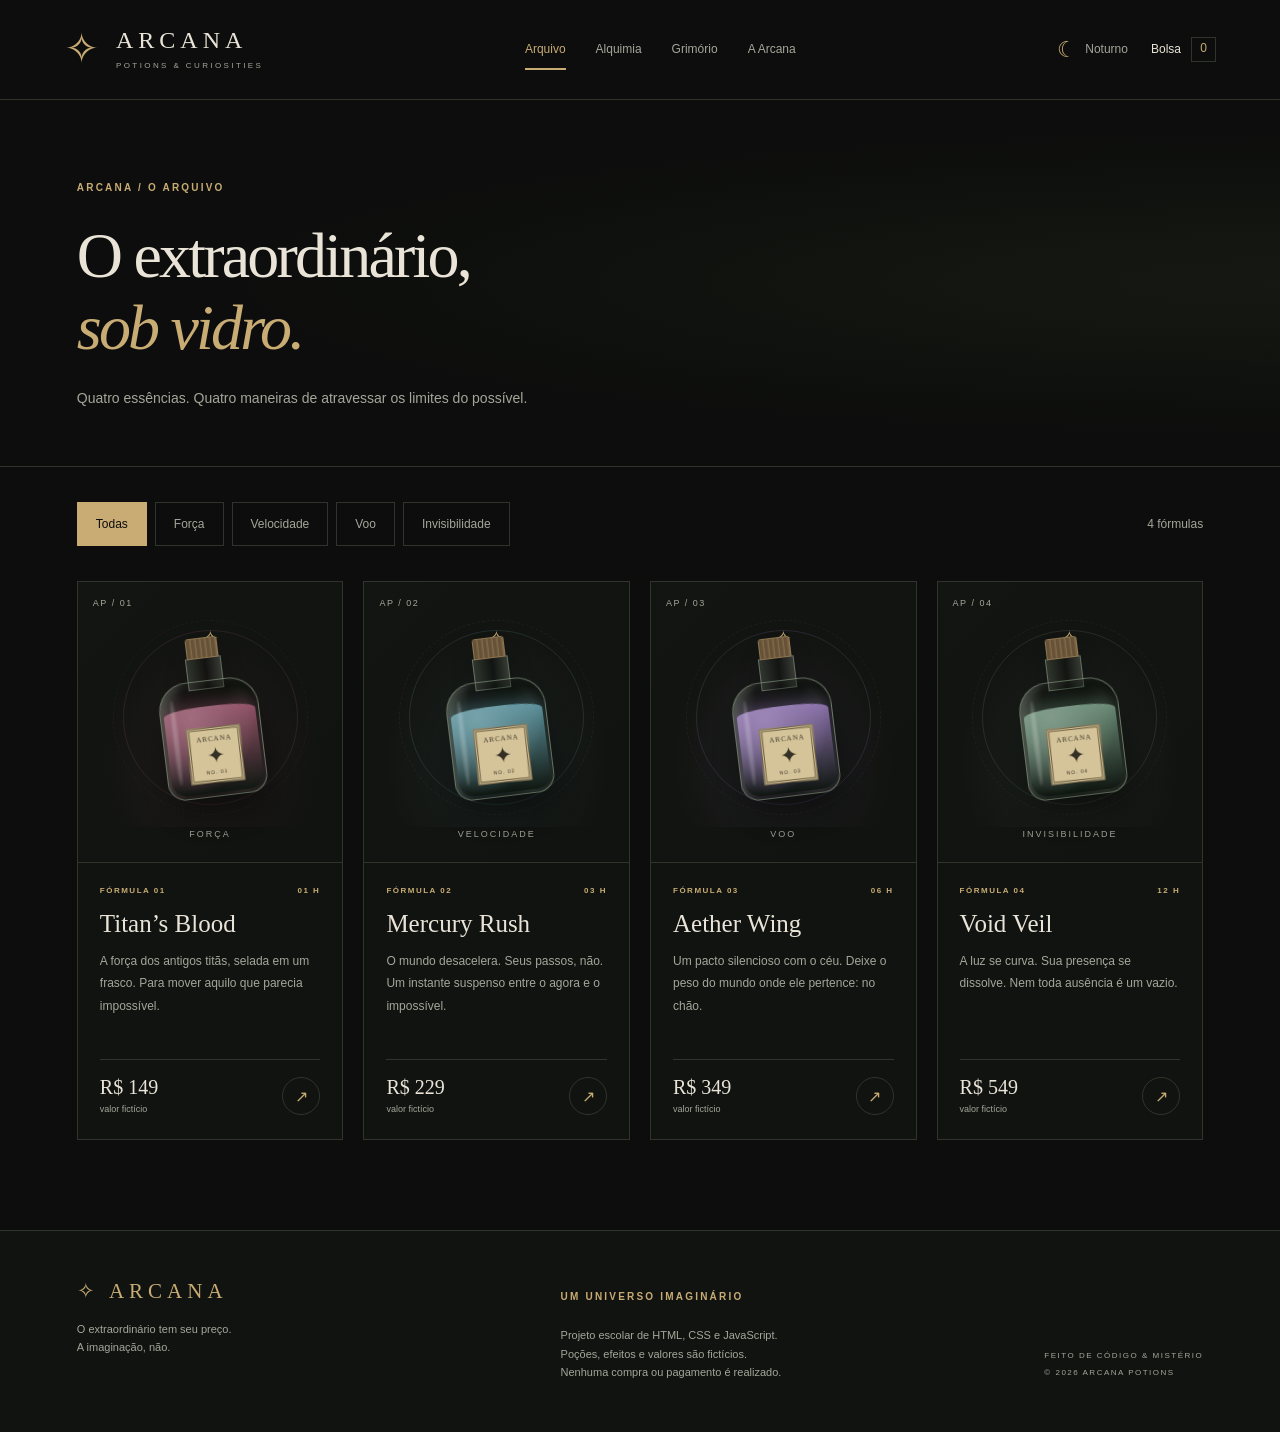
==== commit bc0353f0: "Atualiza projeto Arcana Potions" ====
--- a/pages/pocoes.html
+++ b/pages/pocoes.html
@@ -1,950 +1,409 @@
 <!DOCTYPE html>
 <html lang="pt-BR">
-
-<head>
-
+  <head>
     <meta charset="UTF-8">
-
-    <meta
-        name="viewport"
-        content="width=device-width, initial-scale=1.0"
-    >
-
-    <title>Arquivo de Poções — Arcana Potions</title>
-
-    <link
-        rel="stylesheet"
-        href="../css/style.css"
-    >
-
-</head>
-
-
-<body>
-
-
-    <!-- =====================================================
-         CABEÇALHO
-    ====================================================== -->
-
-    <header class="topo">
-
-        <a
-            href="../index.html"
-            class="logo"
-        >
-
-            <span>
-                ARCANA
-            </span>
-
-            <small>
-                EXTRAORDINARY ALCHEMY
-            </small>
-
-        </a>
-
-
-        <nav class="menu">
-
-            <a href="pocoes.html">
-                Arquivo
+    <meta name="viewport" content="width=device-width, initial-scale=1">
+    <meta name="description" content="Arcana Potions: um universo fictício de poções mágicas. Projeto escolar de desenvolvimento web.">
+    <meta name="theme-color" content="#0c0d0c">
+    <title>
+      Arquivo | Arcana Potions
+    </title>
+    <link rel="stylesheet" href="../css/style.css">
+    <script src="../js/theme.js">
+    </script>
+    <script src="../js/data.js" defer>
+    </script>
+    <script src="../js/script.js" defer>
+    </script>
+  </head>
+  <body>
+    <a class="skip-link" href="#conteudo">
+      Pular para o conteúdo
+    </a>
+    <header class="site-header">
+      <a class="brand" href="../index.html" aria-label="Arcana Potions — início">
+        <span class="brand-mark" aria-hidden="true">
+          ✧
+        </span>
+        <span>
+          ARCANA
+          <small>
+            POTIONS & CURIOSITIES
+          </small>
+        </span>
+      </a>
+      <nav aria-label="Navegação principal">
+        <a href="../pages/pocoes.html" aria-current="page">
+          Arquivo
+        </a>
+        <a href="../pages/como-funciona.html" >
+          Alquimia
+        </a>
+        <a href="../pages/grimorio.html" >
+          Grimório
+        </a>
+        <a href="../pages/sobre.html" >
+          A Arcana
+        </a>
+      </nav>
+      <div class="header-actions">
+        <button class="theme-button" id="temaBtn" type="button" aria-label="Ativar tema Eclipse" aria-pressed="false">
+          <span aria-hidden="true">
+            ☾
+          </span>
+          <span id="temaTexto">
+            Noturno
+          </span>
+        </button>
+        <a class="bag-link" href="../pages/carrinho.html" aria-label="Bolsa de poções">
+          Bolsa
+          <span data-bag-count>
+            0
+          </span>
+        </a>
+      </div>
+    </header>
+    <main id="conteudo">
+      <section class="page-intro">
+        <p class="eyebrow">
+          ARCANA / O arquivo
+        </p>
+        <h1>
+          O extraordinário,
+          <br>
+          <em>
+            sob vidro.
+          </em>
+        </h1>
+        <p>
+          Quatro essências. Quatro maneiras de atravessar os limites do possível.
+        </p>
+      </section>
+      <section class="section catalog-section" aria-label="Catálogo de poções">
+        <div class="filter-bar">
+          <div class="filters" role="group" aria-label="Filtrar por poder">
+            <button type="button" data-filter="todos" aria-pressed="true">
+              Todas
+            </button>
+            <button type="button" data-filter="forca" aria-pressed="false">
+              Força
+            </button>
+            <button type="button" data-filter="velocidade" aria-pressed="false">
+              Velocidade
+            </button>
+            <button type="button" data-filter="voo" aria-pressed="false">
+              Voo
+            </button>
+            <button type="button" data-filter="invisibilidade" aria-pressed="false">
+              Invisibilidade
+            </button>
+          </div>
+          <span id="filter-count" role="status">
+            4 fórmulas
+          </span>
+        </div>
+        <div class="potion-grid">
+          <article class="potion-card" data-category="forca">
+            <a class="potion-art" href="../pages/produto.html?id=titan" aria-label="Conhecer Titan’s Blood">
+              <span class="art-code">
+                AP / 01
+              </span>
+              <div class="specimen " style="--potion:#b56380" aria-hidden="true">
+                <div class="orbit orbit-one">
+                </div>
+                <div class="orbit orbit-two">
+                </div>
+                <span class="orbit-star">
+                  ✧
+                </span>
+                <div class="bottle">
+                  <div class="bottle-cork">
+                  </div>
+                  <div class="bottle-neck">
+                  </div>
+                  <div class="bottle-glass">
+                    <div class="bottle-liquid">
+                    </div>
+                    <div class="bottle-label">
+                      <span>
+                        ARCANA
+                      </span>
+                      <b>
+                        ✦
+                      </b>
+                      <small>
+                        NO. 01
+                      </small>
+                    </div>
+                  </div>
+                </div>
+              </div>
+              <span class="art-category">
+                Força
+              </span>
             </a>
-
-            <a href="como-funciona.html">
-                Alquimia
+            <div class="potion-copy">
+              <div class="eyebrow">
+                Fórmula 01
+                <span>
+                  01 h
+                </span>
+              </div>
+              <h3>
+                <a href="../pages/produto.html?id=titan">
+                  Titan’s Blood
+                </a>
+              </h3>
+              <p>
+                A força dos antigos titãs, selada em um frasco. Para mover aquilo que parecia impossível.
+              </p>
+              <div class="card-bottom">
+                <span>
+                  R$ 149
+                  <small>
+                    valor fictício
+                  </small>
+                </span>
+                <a class="round-link" href="../pages/produto.html?id=titan" aria-label="Consultar Titan’s Blood">
+                  ↗
+                </a>
+              </div>
+            </div>
+          </article>
+          <article class="potion-card" data-category="velocidade">
+            <a class="potion-art" href="../pages/produto.html?id=mercury" aria-label="Conhecer Mercury Rush">
+              <span class="art-code">
+                AP / 02
+              </span>
+              <div class="specimen " style="--potion:#72b5c3" aria-hidden="true">
+                <div class="orbit orbit-one">
+                </div>
+                <div class="orbit orbit-two">
+                </div>
+                <span class="orbit-star">
+                  ✧
+                </span>
+                <div class="bottle">
+                  <div class="bottle-cork">
+                  </div>
+                  <div class="bottle-neck">
+                  </div>
+                  <div class="bottle-glass">
+                    <div class="bottle-liquid">
+                    </div>
+                    <div class="bottle-label">
+                      <span>
+                        ARCANA
+                      </span>
+                      <b>
+                        ✦
+                      </b>
+                      <small>
+                        NO. 02
+                      </small>
+                    </div>
+                  </div>
+                </div>
+              </div>
+              <span class="art-category">
+                Velocidade
+              </span>
             </a>
-
-            <a href="grimorio.html">
-                Grimório
+            <div class="potion-copy">
+              <div class="eyebrow">
+                Fórmula 02
+                <span>
+                  03 h
+                </span>
+              </div>
+              <h3>
+                <a href="../pages/produto.html?id=mercury">
+                  Mercury Rush
+                </a>
+              </h3>
+              <p>
+                O mundo desacelera. Seus passos, não. Um instante suspenso entre o agora e o impossível.
+              </p>
+              <div class="card-bottom">
+                <span>
+                  R$ 229
+                  <small>
+                    valor fictício
+                  </small>
+                </span>
+                <a class="round-link" href="../pages/produto.html?id=mercury" aria-label="Consultar Mercury Rush">
+                  ↗
+                </a>
+              </div>
+            </div>
+          </article>
+          <article class="potion-card" data-category="voo">
+            <a class="potion-art" href="../pages/produto.html?id=aether" aria-label="Conhecer Aether Wing">
+              <span class="art-code">
+                AP / 03
+              </span>
+              <div class="specimen " style="--potion:#ad8bd6" aria-hidden="true">
+                <div class="orbit orbit-one">
+                </div>
+                <div class="orbit orbit-two">
+                </div>
+                <span class="orbit-star">
+                  ✧
+                </span>
+                <div class="bottle">
+                  <div class="bottle-cork">
+                  </div>
+                  <div class="bottle-neck">
+                  </div>
+                  <div class="bottle-glass">
+                    <div class="bottle-liquid">
+                    </div>
+                    <div class="bottle-label">
+                      <span>
+                        ARCANA
+                      </span>
+                      <b>
+                        ✦
+                      </b>
+                      <small>
+                        NO. 03
+                      </small>
+                    </div>
+                  </div>
+                </div>
+              </div>
+              <span class="art-category">
+                Voo
+              </span>
             </a>
-
-            <a href="sobre.html">
-                Arcana
+            <div class="potion-copy">
+              <div class="eyebrow">
+                Fórmula 03
+                <span>
+                  06 h
+                </span>
+              </div>
+              <h3>
+                <a href="../pages/produto.html?id=aether">
+                  Aether Wing
+                </a>
+              </h3>
+              <p>
+                Um pacto silencioso com o céu. Deixe o peso do mundo onde ele pertence: no chão.
+              </p>
+              <div class="card-bottom">
+                <span>
+                  R$ 349
+                  <small>
+                    valor fictício
+                  </small>
+                </span>
+                <a class="round-link" href="../pages/produto.html?id=aether" aria-label="Consultar Aether Wing">
+                  ↗
+                </a>
+              </div>
+            </div>
+          </article>
+          <article class="potion-card" data-category="invisibilidade">
+            <a class="potion-art" href="../pages/produto.html?id=void" aria-label="Conhecer Void Veil">
+              <span class="art-code">
+                AP / 04
+              </span>
+              <div class="specimen " style="--potion:#83ab92" aria-hidden="true">
+                <div class="orbit orbit-one">
+                </div>
+                <div class="orbit orbit-two">
+                </div>
+                <span class="orbit-star">
+                  ✧
+                </span>
+                <div class="bottle">
+                  <div class="bottle-cork">
+                  </div>
+                  <div class="bottle-neck">
+                  </div>
+                  <div class="bottle-glass">
+                    <div class="bottle-liquid">
+                    </div>
+                    <div class="bottle-label">
+                      <span>
+                        ARCANA
+                      </span>
+                      <b>
+                        ✦
+                      </b>
+                      <small>
+                        NO. 04
+                      </small>
+                    </div>
+                  </div>
+                </div>
+              </div>
+              <span class="art-category">
+                Invisibilidade
+              </span>
             </a>
-
-        </nav>
-
-
-        <div class="controles">
-
-
-            <button
-                id="temaBtn"
-                class="tema-arcana"
-                aria-label="Alterar protocolo"
-            >
-
-                <span
-                    class="tema-runa"
-                    id="temaIcone"
-                >
-                    ☾
-                </span>
-
-                <span
-                    class="tema-nome"
-                    id="temaTexto"
-                >
-                    NIGHT
-                </span>
-
-                <span class="tema-detalhe">
-                    PROTOCOL
-                </span>
-
-            </button>
-
-
-            <a
-                href="carrinho.html"
-                class="carrinho"
-            >
-
-                <span>
-                    Bag
-                </span>
-
-                <strong>
-                    00
-                </strong>
-
-            </a>
-
-
+            <div class="potion-copy">
+              <div class="eyebrow">
+                Fórmula 04
+                <span>
+                  12 h
+                </span>
+              </div>
+              <h3>
+                <a href="../pages/produto.html?id=void">
+                  Void Veil
+                </a>
+              </h3>
+              <p>
+                A luz se curva. Sua presença se dissolve. Nem toda ausência é um vazio.
+              </p>
+              <div class="card-bottom">
+                <span>
+                  R$ 549
+                  <small>
+                    valor fictício
+                  </small>
+                </span>
+                <a class="round-link" href="../pages/produto.html?id=void" aria-label="Consultar Void Veil">
+                  ↗
+                </a>
+              </div>
+            </div>
+          </article>
         </div>
-
-    </header>
-
-
-
-    <!-- =====================================================
-         CONTEÚDO
-    ====================================================== -->
-
-    <main>
-
-
-        <!-- =================================================
-             HERO DO ARQUIVO
-        ================================================== -->
-
-        <section class="arquivo-hero">
-
-
-            <div class="arquivo-intro">
-
-                <span class="etiqueta">
-                    ARCANA // ARCHIVE 001
-                </span>
-
-
-                <h1>
-
-                    ARQUIVO
-                    <br>
-
-                    <span>
-                        DE POÇÕES.
-                    </span>
-
-                </h1>
-
-
-                <p>
-
-                    Fórmulas catalogadas, testadas e
-                    classificadas pelo departamento
-                    de alquimia extraordinária.
-
-                </p>
-
-            </div>
-
-
-
-            <div class="arquivo-dados">
-
-
-                <div>
-
-                    <span>
-                        FÓRMULAS
-                    </span>
-
-                    <strong>
-                        04
-                    </strong>
-
-                </div>
-
-
-                <div>
-
-                    <span>
-                        STATUS
-                    </span>
-
-                    <strong>
-                        ATIVO
-                    </strong>
-
-                </div>
-
-
-                <div>
-
-                    <span>
-                        RISCO
-                    </span>
-
-                    <strong>
-                        VARIÁVEL
-                    </strong>
-
-                </div>
-
-
-            </div>
-
-
-        </section>
-
-
-
-        <!-- =================================================
-             AVISO
-        ================================================== -->
-
-        <section class="arquivo-aviso">
-
-
-            <span>
-                ⚠
-            </span>
-
-
-            <p>
-
-                <strong>
-                    AVISO DO ARQUIVO
-                </strong>
-
-                Toda fórmula produz efeitos secundários.
-                Leia a composição completa antes de
-                escolher seu protocolo.
-
-            </p>
-
-
-        </section>
-
-
-
-        <!-- =================================================
-             FILTROS
-        ================================================== -->
-
-        <section class="arquivo-filtros">
-
-
-            <div class="filtro-titulo">
-
-                <span>
-                    CLASSIFICAÇÃO
-                </span>
-
-                <strong>
-                    FILTRAR FÓRMULAS
-                </strong>
-
-            </div>
-
-
-
-            <div class="filtros-botoes">
-
-                <button class="filtro-ativo">
-                    TODAS
-                </button>
-
-                <button>
-                    FORÇA
-                </button>
-
-                <button>
-                    VELOCIDADE
-                </button>
-
-                <button>
-                    VOO
-                </button>
-
-                <button>
-                    INVISIBILIDADE
-                </button>
-
-            </div>
-
-
-        </section>
-
-
-
-        <!-- =================================================
-             CATÁLOGO
-        ================================================== -->
-
-        <section class="arquivo-catalogo">
-
-
-
-            <!-- =================================================
-                 TITAN'S BLOOD
-            ================================================== -->
-
-            <article
-                class="pocao-card"
-                data-pocao="titan"
-            >
-
-
-                <div class="pocao-visual">
-
-                    <span class="pocao-codigo">
-                        AP-001
-                    </span>
-
-
-                    <div class="pocao-fraco">
-
-                        <div class="pocao-gota">
-                        </div>
-
-                        <div class="pocao-vidro">
-                        </div>
-
-                    </div>
-
-
-                    <span class="pocao-classificacao">
-                        FORÇA
-                    </span>
-
-                </div>
-
-
-
-                <div class="pocao-info">
-
-
-                    <span class="pocao-numero">
-                        FORMULA 001
-                    </span>
-
-
-                    <h2>
-                        Titan's Blood
-                    </h2>
-
-
-                    <p class="pocao-descricao">
-
-                        Uma fórmula concentrada capaz de
-                        multiplicar temporariamente a força
-                        física do usuário.
-
-                    </p>
-
-
-
-                    <div class="pocao-detalhes">
-
-
-                        <div>
-
-                            <span>
-                                EFEITO
-                            </span>
-
-                            <strong>
-                                FORÇA × 8
-                            </strong>
-
-                        </div>
-
-
-                        <div>
-
-                            <span>
-                                DURAÇÃO
-                            </span>
-
-                            <strong>
-                                01 HORA
-                            </strong>
-
-                        </div>
-
-
-                    </div>
-
-
-
-                    <div class="pocao-alerta">
-
-
-                        <span>
-                            EFEITO COLATERAL
-                        </span>
-
-
-                        <p>
-
-                            Tremores musculares e fadiga
-                            intensa após o término.
-
-                        </p>
-
-
-                    </div>
-
-
-
-                    <div class="pocao-compra">
-
-
-                        <strong>
-                            R$ 149
-                        </strong>
-
-
-                        <a
-                            href="produto.html?id=titan"
-                            class="botao-formula"
-                            data-pocao="titan"
-                        >
-
-                            CONSULTAR FÓRMULA →
-
-                        </a>
-
-
-                    </div>
-
-
-                </div>
-
-
-            </article>
-
-
-
-            <!-- =================================================
-                 MERCURY RUSH
-            ================================================== -->
-
-            <article
-                class="pocao-card"
-                data-pocao="mercury"
-            >
-
-
-                <div class="pocao-visual">
-
-                    <span class="pocao-codigo">
-                        AP-002
-                    </span>
-
-
-                    <div class="pocao-fraco pocao-azul">
-
-                        <div class="pocao-gota">
-                        </div>
-
-                        <div class="pocao-vidro">
-                        </div>
-
-                    </div>
-
-
-                    <span class="pocao-classificacao">
-                        VELOCIDADE
-                    </span>
-
-                </div>
-
-
-
-                <div class="pocao-info">
-
-
-                    <span class="pocao-numero">
-                        FORMULA 002
-                    </span>
-
-
-                    <h2>
-                        Mercury Rush
-                    </h2>
-
-
-                    <p class="pocao-descricao">
-
-                        Acelera drasticamente a percepção
-                        e os movimentos do usuário,
-                        aproximando seus reflexos do
-                        limite humano conhecido.
-
-                    </p>
-
-
-
-                    <div class="pocao-detalhes">
-
-
-                        <div>
-
-                            <span>
-                                EFEITO
-                            </span>
-
-                            <strong>
-                                VELOCIDADE × 6
-                            </strong>
-
-                        </div>
-
-
-                        <div>
-
-                            <span>
-                                DURAÇÃO
-                            </span>
-
-                            <strong>
-                                03 HORAS
-                            </strong>
-
-                        </div>
-
-
-                    </div>
-
-
-
-                    <div class="pocao-alerta">
-
-
-                        <span>
-                            EFEITO COLATERAL
-                        </span>
-
-
-                        <p>
-
-                            Percepção temporal alterada,
-                            tontura e dificuldade para
-                            permanecer parado.
-
-                        </p>
-
-
-                    </div>
-
-
-
-                    <div class="pocao-compra">
-
-
-                        <strong>
-                            R$ 229
-                        </strong>
-
-
-                        <a
-                            href="produto.html?id=mercury"
-                            class="botao-formula"
-                            data-pocao="mercury"
-                        >
-
-                            CONSULTAR FÓRMULA →
-
-                        </a>
-
-
-                    </div>
-
-
-                </div>
-
-
-            </article>
-
-
-
-            <!-- =================================================
-                 AETHER WING
-            ================================================== -->
-
-            <article
-                class="pocao-card"
-                data-pocao="aether"
-            >
-
-
-                <div class="pocao-visual">
-
-                    <span class="pocao-codigo">
-                        AP-003
-                    </span>
-
-
-                    <div class="pocao-fraco pocao-roxo">
-
-                        <div class="pocao-gota">
-                        </div>
-
-                        <div class="pocao-vidro">
-                        </div>
-
-                    </div>
-
-
-                    <span class="pocao-classificacao">
-                        VOO
-                    </span>
-
-                </div>
-
-
-
-                <div class="pocao-info">
-
-
-                    <span class="pocao-numero">
-                        FORMULA 003
-                    </span>
-
-
-                    <h2>
-                        Aether Wing
-                    </h2>
-
-
-                    <p class="pocao-descricao">
-
-                        Altera temporariamente a densidade
-                        corporal, permitindo ao usuário
-                        desafiar a gravidade.
-
-                    </p>
-
-
-
-                    <div class="pocao-detalhes">
-
-
-                        <div>
-
-                            <span>
-                                EFEITO
-                            </span>
-
-                            <strong>
-                                VOO LIVRE
-                            </strong>
-
-                        </div>
-
-
-                        <div>
-
-                            <span>
-                                DURAÇÃO
-                            </span>
-
-                            <strong>
-                                06 HORAS
-                            </strong>
-
-                        </div>
-
-
-                    </div>
-
-
-
-                    <div class="pocao-alerta">
-
-
-                        <span>
-                            EFEITO COLATERAL
-                        </span>
-
-
-                        <p>
-
-                            Náusea, vertigem e perda
-                            temporária da noção espacial.
-
-                        </p>
-
-
-                    </div>
-
-
-
-                    <div class="pocao-compra">
-
-
-                        <strong>
-                            R$ 349
-                        </strong>
-
-
-                        <a
-                            href="produto.html?id=aether"
-                            class="botao-formula"
-                            data-pocao="aether"
-                        >
-
-                            CONSULTAR FÓRMULA →
-
-                        </a>
-
-
-                    </div>
-
-
-                </div>
-
-
-            </article>
-
-
-
-            <!-- =================================================
-                 VOID VEIL
-            ================================================== -->
-
-            <article
-                class="pocao-card"
-                data-pocao="void"
-            >
-
-
-                <div class="pocao-visual">
-
-                    <span class="pocao-codigo">
-                        AP-004
-                    </span>
-
-
-                    <div class="pocao-fraco pocao-vermelho">
-
-                        <div class="pocao-gota">
-                        </div>
-
-                        <div class="pocao-vidro">
-                        </div>
-
-                    </div>
-
-
-                    <span class="pocao-classificacao">
-                        INVISIBILIDADE
-                    </span>
-
-                </div>
-
-
-
-                <div class="pocao-info">
-
-
-                    <span class="pocao-numero">
-                        FORMULA 004
-                    </span>
-
-
-                    <h2>
-                        Void Veil
-                    </h2>
-
-
-                    <p class="pocao-descricao">
-
-                        Uma fórmula experimental que
-                        interfere na interação da luz
-                        com o corpo humano.
-
-                    </p>
-
-
-
-                    <div class="pocao-detalhes">
-
-
-                        <div>
-
-                            <span>
-                                EFEITO
-                            </span>
-
-                            <strong>
-                                INVISÍVEL
-                            </strong>
-
-                        </div>
-
-
-                        <div>
-
-                            <span>
-                                DURAÇÃO
-                            </span>
-
-                            <strong>
-                                12 HORAS
-                            </strong>
-
-                        </div>
-
-
-                    </div>
-
-
-
-                    <div class="pocao-alerta">
-
-
-                        <span>
-                            EFEITO COLATERAL
-                        </span>
-
-
-                        <p>
-
-                            Sensação de isolamento,
-                            alteração da temperatura
-                            corporal e ecos visuais.
-
-                        </p>
-
-
-                    </div>
-
-
-
-                    <div class="pocao-compra">
-
-
-                        <strong>
-                            R$ 549
-                        </strong>
-
-
-                        <a
-                            href="produto.html?id=void"
-                            class="botao-formula"
-                            data-pocao="void"
-                        >
-
-                            CONSULTAR FÓRMULA →
-
-                        </a>
-
-
-                    </div>
-
-
-                </div>
-
-
-            </article>
-
-
-        </section>
-
-
-
-        <!-- =================================================
-             FINAL DO ARQUIVO
-        ================================================== -->
-
-        <section class="arquivo-final">
-
-
-            <span>
-                ARCANA // END OF CURRENT RECORD
-            </span>
-
-
-            <h2>
-
-                Mais fórmulas estão
-                <br>
-                sendo desenvolvidas.
-
-            </h2>
-
-
-            <p>
-
-                O arquivo é atualizado conforme
-                novos experimentos são concluídos.
-
-            </p>
-
-
-        </section>
-
-
+      </section>
     </main>
-
-
-
-    <!-- =====================================================
-         RODAPÉ
-    ====================================================== -->
-
-    <footer class="rodape">
-
-
-        <div>
-
-            <strong>
-                ARCANA POTIONS
-            </strong>
-
-            <span>
-                EXTRAORDINARY ALCHEMY
-            </span>
-
-        </div>
-
-
+    <footer class="site-footer">
+      <div>
+        <a class="brand" href="../index.html">
+          ✧ ARCANA
+        </a>
         <p>
-
-            Projeto fictício desenvolvido para fins
-            educacionais e experimentais.
-            Nenhuma poção ou transação é real.
-
+          O extraordinário tem seu preço.
+          <br>
+          A imaginação, não.
         </p>
-
-
+      </div>
+      <div>
+        <span class="eyebrow">
+          Um universo imaginário
+        </span>
+        <p>
+          Projeto escolar de HTML, CSS e JavaScript.
+          <br>
+          Poções, efeitos e valores são fictícios.
+          <br>
+          Nenhuma compra ou pagamento é realizado.
+        </p>
+      </div>
+      <span class="footer-end">
+        FEITO DE CÓDIGO & MISTÉRIO
+        <br>
+        © 2026 ARCANA POTIONS
+      </span>
     </footer>
-
-
-
-    <!-- =====================================================
-         JAVASCRIPT
-    ====================================================== -->
-
-    <script src="../js/script.js"></script>
-
-
-</body>
-
-</html>+    <div class="toast" id="toast" role="status" aria-live="polite">
+    </div>
+  </body>
+</html>
--- a/css/style.css
+++ b/css/style.css
@@ -1,3103 +1,1239 @@
-@import url('https://fonts.googleapis.com/css2?family=Cinzel:wght@400;500;600;700&family=Cormorant+Garamond:ital,wght@0,400;0,500;0,600;1,400;1,500&family=Inter:wght@300;400;500;600&display=swap');
-
-
-/* =========================================================
-   ARCANA POTIONS
-   SISTEMA VISUAL PRINCIPAL
-========================================================= */
-
+/* ARCANA POTIONS — 1. Identidade e base */
 :root {
-
-    /* Fundo */
-    --fundo: #08070b;
-    --fundo-secundario: #0e0c12;
-    --fundo-card: #121018;
-
-    /* Identidade */
-    --dourado: #c9a45c;
-    --dourado-claro: #e1c986;
-
-    --roxo: #8b5fbf;
-    --roxo-claro: #b58bdd;
-
-    /* Texto */
-    --texto: #eee8dc;
-    --texto-secundario: #96909a;
-    --texto-fraco: #625d66;
-
-    /* Bordas */
-    --borda: #29242e;
-    --borda-clara: #39323e;
-
-    /* Sombras */
-    --sombra: rgba(0, 0, 0, 0.55);
-}
-
-
-/* =========================================================
-   RESET
-========================================================= */
-
+  color-scheme:dark;
+  --bg:#0c0d0c;
+  --surface:#111310;
+  --surface-raised:#181b16;
+  --text:#e9e4d7;
+  --muted:#a5a69a;
+  --gold:#c8ac73;
+  --line:#30352b;
+  --glow:rgba(119,145,83,.09);
+  --serif:Georgia,'Times New Roman',serif;
+  --sans:'Segoe UI',Arial,sans-serif
+}
+:root[data-theme="eclipse"] {
+  --bg:#110c10;
+  --surface:#191117;
+  --surface-raised:#23191e;
+  --text:#f0e1dd;
+  --muted:#b8a2ac;
+  --gold:#ddb29a;
+  --line:#423039;
+  --glow:rgba(159,74,106,.12)
+}
 * {
-    margin: 0;
-    padding: 0;
-    box-sizing: border-box;
-}
-
+  box-sizing:border-box
+}
 html {
-    scroll-behavior: smooth;
-}
-
+  scroll-behavior:smooth;
+  scroll-padding-top:30px
+}
 body {
-
-    background-color: var(--fundo);
-    color: var(--texto);
-
-    font-family: 'Inter', sans-serif;
-    font-weight: 300;
-
-    line-height: 1.6;
-
-    overflow-x: hidden;
-
-    transition:
-        background-color 0.7s ease,
-        color 0.7s ease;
-}
-
+  margin:0;
+  background:var(--bg);
+  color:var(--text);
+  font:16px/1.7 var(--sans)
+}
 a {
-    color: inherit;
-    text-decoration: none;
-}
-
+  color:inherit;
+  text-decoration:none
+}
+button,input {
+  font:inherit
+}
+button,a,input {
+  -webkit-tap-highlight-color:transparent
+}
 button {
-    font-family: inherit;
-}
-
-
-/* =========================================================
-   TIPOGRAFIA
-========================================================= */
-
-h1,
-h2,
-h3,
-.logo,
-.etiqueta,
-.categoria-numero,
-.codigo,
-.dados-entrada,
-.marcacao,
-.duracoes,
-.footer-logo {
-
-    font-family: 'Cinzel', serif;
-}
-
+  cursor:pointer
+}
+button:disabled {
+  cursor:default;
+  opacity:.5
+}
+a,button {
+  touch-action:manipulation
+}
+button {
+  color:inherit
+}
+h1,h2,h3,p {
+  margin:0
+}
+h1,h2,h3 {
+  font-family:var(--serif);
+  font-weight:400;
+  line-height:1.12
+}
+h1 {
+  font-size:clamp(44px,5.2vw,82px);
+  letter-spacing:-2.8px
+}
+h2 {
+  font-size:clamp(32px,3.4vw,52px);
+  letter-spacing:-1.4px
+}
+h3 {
+  font-size:26px
+}
 em {
-
-    color: var(--dourado);
-
-    font-family: 'Cormorant Garamond', serif;
-
-    font-weight: 500;
-}
-
-
-/* =========================================================
-   HEADER
-========================================================= */
-
-.topo {
-
-    position: relative;
-    z-index: 20;
-
-    width: 100%;
-    min-height: 86px;
-
-    display: flex;
-    align-items: center;
-    justify-content: space-between;
-
-    padding: 0 5vw;
-
-    border-bottom: 1px solid var(--borda);
-
-    background-color: rgba(8, 7, 11, 0.88);
-
-    backdrop-filter: blur(12px);
-
-    transition:
-        background-color 0.7s ease,
-        border-color 0.7s ease;
-}
-
-
-/* LOGO */
-
-.logo {
-
-    display: flex;
-    flex-direction: column;
-
-    line-height: 1;
-}
-
-.logo span {
-
-    color: var(--texto);
-
-    font-size: 22px;
-    font-weight: 600;
-
-    letter-spacing: 6px;
-}
-
-.logo small {
-
-    margin-top: 7px;
-
-    color: var(--texto-fraco);
-
-    font-family: 'Inter', sans-serif;
-
-    font-size: 6px;
-    letter-spacing: 3px;
-}
-
-
-/* MENU */
-
-.menu {
-
-    display: flex;
-    align-items: center;
-
-    gap: 34px;
-}
-
-.menu a {
-
-    position: relative;
-
-    color: var(--texto-secundario);
-
-    font-size: 9px;
-    letter-spacing: 2px;
-
-    text-transform: uppercase;
-
-    transition:
-        color 0.3s ease;
-}
-
-.menu a::after {
-
-    content: "";
-
-    position: absolute;
-
-    left: 0;
-    bottom: -8px;
-
-    width: 0;
-    height: 1px;
-
-    background-color: var(--dourado);
-
-    transition:
-        width 0.3s ease;
-}
-
-.menu a:hover {
-
-    color: var(--texto);
-}
-
-.menu a:hover::after {
-
-    width: 100%;
-}
-
-
-/* CONTROLES */
-
-.controles {
-
-    display: flex;
-    align-items: center;
-
-    gap: 25px;
-}
-
-
-/* =========================================================
-   ARCANA THEME SEAL
-========================================================= */
-
-.tema-arcana {
-
-    position: relative;
-
-    width: 82px;
-    height: 52px;
-
-    display: flex;
-    flex-direction: column;
-
-    align-items: center;
-    justify-content: center;
-
-    gap: 1px;
-
-    border: 1px solid var(--borda-clara);
-
-    background:
-        radial-gradient(
-            circle,
-            rgba(139, 95, 191, 0.10),
-            transparent 72%
-        );
-
-    color: var(--texto);
-
-    cursor: pointer;
-
-    font-family: 'Cinzel', serif;
-
-    transition:
-        border-color 0.4s ease,
-        box-shadow 0.4s ease,
-        background 0.5s ease,
-        transform 0.3s ease;
-}
-
-
-/* CANTOS */
-
-.tema-arcana::before,
-.tema-arcana::after {
-
-    content: "";
-
-    position: absolute;
-
-    width: 8px;
-    height: 8px;
-
-    border-color: var(--dourado);
-
-    border-style: solid;
-
-    transition:
-        border-color 0.4s ease,
-        width 0.4s ease,
-        height 0.4s ease;
-}
-
-.tema-arcana::before {
-
-    top: -1px;
-    left: -1px;
-
-    border-width: 1px 0 0 1px;
-}
-
-.tema-arcana::after {
-
-    right: -1px;
-    bottom: -1px;
-
-    border-width: 0 1px 1px 0;
-}
-
-
-/* RUNA */
-
-.tema-runa {
-
-    position: absolute;
-
-    top: -10px;
-
-    width: 21px;
-    height: 21px;
-
-    display: flex;
-    align-items: center;
-    justify-content: center;
-
-    border: 1px solid var(--dourado);
-
-    background: var(--fundo);
-
-    color: var(--dourado);
-
-    font-family: 'Cormorant Garamond', serif;
-
-    font-size: 17px;
-    line-height: 1;
-
-    transition:
-        transform 0.7s ease,
-        color 0.4s ease,
-        border-color 0.4s ease,
-        background 0.4s ease,
-        box-shadow 0.4s ease;
-}
-
-
-/* NOME */
-
-.tema-nome {
-
-    margin-top: 6px;
-
-    color: var(--texto);
-
-    font-family: 'Cinzel', serif;
-
-    font-size: 9px;
-    font-weight: 600;
-
-    letter-spacing: 2px;
-
-    transition:
-        opacity 0.25s ease,
-        transform 0.4s ease,
-        letter-spacing 0.5s ease,
-        color 0.4s ease;
-}
-
-
-/* DETALHE */
-
-.tema-detalhe {
-
-    color: var(--texto-fraco);
-
-    font-family: 'Inter', sans-serif;
-
-    font-size: 5px;
-
-    letter-spacing: 2.5px;
-
-    transition:
-        color 0.4s ease;
-}
-
-
-/* HOVER */
-
-.tema-arcana:hover {
-
-    border-color: var(--dourado);
-
-    background:
-        radial-gradient(
-            circle,
-            rgba(139, 95, 191, 0.16),
-            transparent 72%
-        );
-
-    box-shadow:
-        0 0 18px rgba(139, 95, 191, 0.14);
-
-    transform: translateY(-1px);
-}
-
-.tema-arcana:hover .tema-runa {
-
-    transform: rotate(180deg);
-
-    box-shadow:
-        0 0 12px rgba(201, 164, 92, 0.22);
-}
-
-.tema-arcana:hover .tema-nome {
-
-    letter-spacing: 3px;
-}
-
-
-/* ANIMAÇÃO DE TROCA */
-
-.tema-arcana.trocando .tema-nome {
-
-    animation:
-        desmontarTexto 0.65s ease forwards;
-}
-
-.tema-arcana.trocando .tema-runa {
-
-    animation:
-        girarRuna 0.65s ease;
-}
-
-@keyframes desmontarTexto {
-
-    0% {
-        opacity: 1;
-        transform: translateY(0);
-        letter-spacing: 2px;
-    }
-
-    40% {
-        opacity: 0;
-        transform: translateY(-6px);
-        letter-spacing: 8px;
-    }
-
-    60% {
-        opacity: 0;
-        transform: translateY(6px);
-        letter-spacing: 8px;
-    }
-
-    100% {
-        opacity: 1;
-        transform: translateY(0);
-        letter-spacing: 2px;
-    }
-}
-
-@keyframes girarRuna {
-
-    0% {
-        transform: rotate(0deg);
-    }
-
-    50% {
-        transform: rotate(180deg) scale(0.7);
-    }
-
-    100% {
-        transform: rotate(360deg) scale(1);
-    }
-}
-
-
-/* =========================================================
-   CARRINHO
-========================================================= */
-
-.carrinho {
-
-    display: flex;
-    align-items: center;
-
-    gap: 10px;
-
-    color: var(--texto-secundario);
-
-    font-size: 8px;
-    letter-spacing: 2px;
-
-    text-transform: uppercase;
-}
-
-.carrinho strong {
-
-    width: 27px;
-    height: 27px;
-
-    display: flex;
-    align-items: center;
-    justify-content: center;
-
-    border: 1px solid var(--borda-clara);
-
-    color: var(--dourado);
-
-    font-size: 8px;
-    font-weight: 400;
-
-    transition:
-        border-color 0.3s ease,
-        color 0.3s ease;
-}
-
-.carrinho:hover strong {
-
-    border-color: var(--dourado);
-}
-
-
-/* =========================================================
-   HERO
-========================================================= */
-
-.entrada {
-
-    position: relative;
-
-    min-height: calc(100vh - 86px);
-
-    display: grid;
-
-    grid-template-columns: 1fr 0.8fr;
-
-    align-items: center;
-
-    padding: 8vh 9vw;
-
-    overflow: hidden;
-
-    border-bottom: 1px solid var(--borda);
-}
-
-.entrada::before {
-
-    content: "";
-
-    position: absolute;
-
-    width: 650px;
-    height: 650px;
-
-    right: 5%;
-    top: 50%;
-
-    transform: translateY(-50%);
-
-    background:
-        radial-gradient(
-            circle,
-            rgba(139, 95, 191, 0.13),
-            transparent 65%
-        );
-
-    pointer-events: none;
-}
-
-.entrada-conteudo {
-
-    position: relative;
-    z-index: 2;
-}
-
-.codigo {
-
-    display: flex;
-
-    gap: 25px;
-
-    margin-bottom: 35px;
-
-    color: var(--texto-fraco);
-
-    font-size: 7px;
-    letter-spacing: 2px;
-}
-
-.entrada h1 {
-
-    color: var(--texto);
-
-    font-size: clamp(50px, 7vw, 105px);
-
-    line-height: 0.93;
-
-    font-weight: 500;
-
-    letter-spacing: -3px;
-}
-
-.entrada h1 span {
-
-    color: var(--dourado);
-
-    transition:
-        color 0.7s ease;
-}
-
-.frase {
-
-    margin-top: 30px;
-
-    color: var(--texto-secundario);
-
-    font-family: 'Cormorant Garamond', serif;
-
-    font-size: 21px;
-
-    line-height: 1.25;
-}
-
-
-/* =========================================================
-   BOTÃO PRINCIPAL
-========================================================= */
-
-.botao-principal {
-
-    display: inline-flex;
-
-    align-items: center;
-
-    gap: 22px;
-
-    margin-top: 40px;
-
-    padding: 15px 20px;
-
-    border: 1px solid var(--borda-clara);
-
-    color: var(--texto);
-
-    font-family: 'Inter', sans-serif;
-
-    font-size: 8px;
-
-    letter-spacing: 2px;
-
-    transition:
-        border-color 0.3s ease,
-        background-color 0.3s ease,
-        color 0.3s ease,
-        transform 0.3s ease;
-}
-
-.botao-principal span {
-
-    color: var(--dourado);
-
-    font-size: 13px;
-
-    transition:
-        transform 0.3s ease;
-}
-
-.botao-principal:hover {
-
-    border-color: var(--dourado);
-
-    background-color:
-        rgba(201, 164, 92, 0.04);
-
-    transform: translateY(-2px);
-}
-
-.botao-principal:hover span {
-
-    transform:
-        translate(3px, -3px);
-}
-
-
-/* =========================================================
-   FRASCO
-========================================================= */
-
-.frasco-area {
-
-    position: relative;
-
-    height: 620px;
-
-    display: flex;
-
-    align-items: center;
-    justify-content: center;
-}
-
-.frasco-area::after {
-
-    content: "";
-
-    position: absolute;
-
-    width: 180px;
-    height: 180px;
-
-    border-radius: 50%;
-
-    background:
-        radial-gradient(
-            circle,
-            rgba(139, 95, 191, 0.10),
-            transparent 70%
-        );
-
-    filter: blur(15px);
-
-    pointer-events: none;
-}
-
-.circulo-magico {
-
-    position: absolute;
-
-    width: 430px;
-    height: 430px;
-
-    border: 1px solid rgba(139, 95, 191, 0.28);
-
-    border-radius: 50%;
-
-    animation:
-        girar 35s linear infinite;
-}
-
-.circulo-magico::before {
-
-    content: "";
-
-    position: absolute;
-
-    inset: 35px;
-
-    border: 1px solid rgba(201, 164, 92, 0.16);
-
-    border-radius: 50%;
-}
-
-.circulo-magico::after {
-
-    content: "✦";
-
-    position: absolute;
-
-    top: 50%;
-    left: 50%;
-
-    transform:
-        translate(-50%, -50%);
-
-    color: var(--roxo);
-
-    font-size: 30px;
-}
-
-.circulo-magico span {
-
-    position: absolute;
-
-    top: 16px;
-    left: 50%;
-
-    transform:
-        translateX(-50%);
-
-    color: var(--texto-fraco);
-
-    font-family: 'Cinzel', serif;
-
-    font-size: 7px;
-    letter-spacing: 5px;
-}
-
-
-/* FRASCO */
-
-.frasco {
-
-    position: relative;
-    z-index: 3;
-
-    width: 145px;
-    height: 270px;
-}
-
-.frasco-tampa {
-
-    position: absolute;
-
-    top: 0;
-    left: 50%;
-
-    transform:
-        translateX(-50%);
-
-    width: 60px;
-    height: 55px;
-
-    border: 1px solid var(--borda-clara);
-
-    border-bottom: none;
-
-    background:
-        linear-gradient(
-            90deg,
-            #15121a,
-            #29222d,
-            #15121a
-        );
-}
-
-.frasco-corpo {
-
-    position: absolute;
-
-    left: 50%;
-    bottom: 0;
-
-    transform:
-        translateX(-50%);
-
-    width: 125px;
-    height: 220px;
-
-    overflow: hidden;
-
-    border: 1px solid var(--borda-clara);
-
-    border-radius:
-        15px 15px 35px 35px;
-
-    background:
-        linear-gradient(
-            90deg,
-            rgba(255,255,255,0.02),
-            rgba(255,255,255,0.08),
-            rgba(255,255,255,0.02)
-        );
-
-    box-shadow:
-        inset 0 0 25px rgba(255,255,255,0.025),
-        0 20px 50px var(--sombra);
-}
-
-.liquido {
-
-    position: absolute;
-
-    left: 0;
-    bottom: 0;
-
-    width: 100%;
-    height: 73%;
-
-    background:
-        radial-gradient(
-            circle at 40% 30%,
-            rgba(200, 150, 255, 0.65),
-            transparent 30%
-        ),
-        linear-gradient(
-            180deg,
-            #613b82,
-            #1d0c2a
-        );
-
-    box-shadow:
-        0 -10px 35px rgba(139, 95, 191, 0.35);
-}
-
-.simbolo {
-
-    position: absolute;
-
-    top: 50%;
-    left: 50%;
-
-    transform:
-        translate(-50%, -50%);
-
-    color:
-        rgba(225, 201, 134, 0.65);
-
-    font-family: 'Cinzel', serif;
-
-    font-size: 34px;
-    font-weight: 500;
-}
-
-.informacao-frasco {
-
-    position: absolute;
-
-    right: -10px;
-    bottom: 115px;
-
-    display: flex;
-    flex-direction: column;
-
-    gap: 5px;
-
-    color: var(--texto-fraco);
-
-    font-size: 6px;
-    letter-spacing: 2px;
-}
-
-.informacao-frasco strong {
-
-    color: var(--dourado);
-
-    font-family: 'Cinzel', serif;
-
-    font-size: 10px;
-}
-
-
-/* =========================================================
-   ANIMAÇÃO
-========================================================= */
-
-@keyframes girar {
-
-    from {
-        transform: rotate(0deg);
-    }
-
-    to {
-        transform: rotate(360deg);
-    }
-}
-
-
-/* =========================================================
-   DADOS
-========================================================= */
-
-.dados-entrada {
-
-    position: absolute;
-
-    left: 9vw;
-    bottom: 35px;
-
-    display: flex;
-
-    gap: 45px;
-}
-
-.dados-entrada div {
-
-    display: flex;
-    flex-direction: column;
-
-    gap: 3px;
-}
-
-.dados-entrada span {
-
-    color: var(--texto-fraco);
-
-    font-family: 'Inter', sans-serif;
-
-    font-size: 6px;
-    letter-spacing: 2px;
-}
-
-.dados-entrada strong {
-
-    color: var(--texto-secundario);
-
-    font-size: 7px;
-    font-weight: 400;
-
-    letter-spacing: 1px;
-}
-
-
-/* =========================================================
-   MANIFESTO
-========================================================= */
-
+  font-weight:400;
+  color:var(--gold)
+}
+p {
+  color:var(--muted)
+}
+button {
+  border:0
+}
+a:focus-visible,button:focus-visible,input:focus-visible {
+  outline:2px solid var(--gold);
+  outline-offset:6px
+}
+::selection {
+  background:var(--gold);
+  color:var(--bg)
+}
+[hidden] {
+  display:none!important
+}
+.skip-link {
+  position:fixed;
+  top:-100px;
+  left:20px;
+  background:var(--gold);
+  color:var(--bg);
+  padding:12px;
+  z-index:100
+}
+.skip-link:focus {
+  top:12px
+}
+.eyebrow {
+  font:10px/1.6 var(--sans);
+  font-weight:600;
+  letter-spacing:2.2px;
+  text-transform:uppercase;
+  color:var(--gold)
+}
+.section {
+  max-width:1440px;
+  margin:auto;
+  padding:90px 6%
+}
+.text-link {
+  display:inline-block;
+  color:var(--gold);
+  font-size:13px;
+  border-bottom:1px solid var(--line);
+  padding:8px 0
+}
+.text-link:hover {
+  border-color:var(--gold)
+}
+.button {
+  display:inline-flex;
+  justify-content:space-between;
+  align-items:center;
+  gap:45px;
+  min-height:50px;
+  padding:14px 24px;
+  background:var(--gold);
+  color:var(--bg);
+  font-size:13px;
+  font-weight:600;
+  transition:transform .2s,filter .2s
+}
+.button:hover {
+  transform:translateY(-2px);
+  filter:brightness(1.1)
+}
+.button span {
+  font-size:20px
+}
+.button-outline {
+  border:1px solid var(--gold);
+  background:transparent;
+  color:var(--gold)
+}
+/* 2. Navegação compartilhada */
+.site-header {
+  max-width:1600px;
+  margin:auto;
+  min-height:100px;
+  padding:20px 5%;
+  display:flex;
+  align-items:center;
+  justify-content:space-between;
+  gap:32px;
+  border-bottom:1px solid var(--line)
+}
+.brand {
+  display:flex;
+  align-items:center;
+  gap:12px;
+  font:24px/1 var(--serif);
+  letter-spacing:5px
+}
+.brand-mark {
+  font-size:42px;
+  color:var(--gold)
+}
+.brand small {
+  display:block;
+  margin-top:9px;
+  font:8px/1.3 var(--sans);
+  letter-spacing:2.4px;
+  color:var(--muted)
+}
+.site-header nav {
+  display:flex;
+  gap:30px
+}
+.site-header nav a {
+  font-size:12px;
+  color:var(--muted);
+  padding:10px 0;
+  position:relative
+}
+.site-header nav a:hover,.site-header nav a[aria-current] {
+  color:var(--gold)
+}
+.site-header nav a[aria-current]:after {
+  content:'';
+  height:2px;
+  background:var(--gold);
+  position:absolute;
+  bottom:0;
+  left:0;
+  right:0
+}
+.header-actions {
+  display:flex;
+  gap:23px;
+  align-items:center;
+  font-size:12px
+}
+.theme-button {
+  background:none;
+  display:flex;
+  align-items:center;
+  gap:8px;
+  min-height:44px;
+  padding:0;
+  color:var(--muted)
+}
+.theme-button>span:first-child {
+  font-size:22px;
+  color:var(--gold)
+}
+.bag-link {
+  display:flex;
+  align-items:center;
+  gap:10px;
+  min-height:44px
+}
+.bag-link span {
+  border:1px solid var(--line);
+  min-width:25px;
+  height:25px;
+  text-align:center;
+  color:var(--gold)
+}
+/* 3. Entrada e ilustração dos frascos, sem imagens externas */
+.hero {
+  max-width:1600px;
+  position:relative;
+  margin:auto;
+  padding:75px 6% 32px;
+  display:grid;
+  grid-template-columns:1.15fr 1fr;
+  column-gap:25px;
+  background:radial-gradient(ellipse at 73% 42%,var(--glow),transparent 57%)
+}
+.hero-copy {
+  position:relative;
+  z-index:1
+}
+.hero .eyebrow {
+  margin-bottom:30px
+}
+.tiny-star {
+  margin-right:9px
+}
+.hero h1 {
+  max-width:780px
+}
+.hero-description {
+  margin:25px 0 30px;
+  font-size:14px;
+  line-height:1.9
+}
+.hero-note {
+  display:flex;
+  align-items:center;
+  gap:15px;
+  margin-top:38px
+}
+.hero-note p {
+  font-size:11px;
+  line-height:1.7
+}
+.seal {
+  display:grid;
+  place-items:center;
+  font:20px var(--serif);
+  color:var(--gold);
+  width:40px;
+  height:40px;
+  border:1px solid var(--line);
+  border-radius:50%;
+  outline:1px solid var(--line);
+  outline-offset:4px
+}
+.hero-visual {
+  position:relative;
+  display:flex;
+  flex-direction:column;
+  justify-content:center;
+  min-width:0
+}
+.vertical-note {
+  position:absolute;
+  right:-10px;
+  top:75px;
+  writing-mode:vertical-rl;
+  font-size:9px;
+  letter-spacing:2px;
+  color:var(--muted)
+}
+.specimen {
+  height:220px;
+  position:relative;
+  display:flex;
+  align-items:center;
+  justify-content:center;
+  isolation:isolate;
+  background:radial-gradient(ellipse at 50% 70%,color-mix(in srgb,var(--potion) 9%,transparent),transparent 60%)
+}
+.bottle {
+  width:100px;
+  height:160px;
+  position:relative;
+  filter:drop-shadow(0 20px 18px #0008);
+  z-index:2;
+  transform:rotate(-7deg)
+}
+.bottle-cork {
+  position:absolute;
+  left:34px;
+  top:0;
+  width:32px;
+  height:21px;
+  border:1px solid #8e7650;
+  border-radius:3px 3px 0 0;
+  background:repeating-linear-gradient(90deg,#665139 0 3px,#806a46 4px 5px);
+  z-index:3
+}
+.bottle-neck {
+  position:absolute;
+  left:32px;
+  top:20px;
+  width:36px;
+  height:32px;
+  background:linear-gradient(90deg,#a4b99b33,transparent 55%,#c8d4bb33);
+  border:1px solid #b1c8aa66
+}
+.bottle-glass {
+  position:absolute;
+  bottom:0;
+  width:100px;
+  height:117px;
+  overflow:hidden;
+  border:1px solid #b1c8aa77;
+  border-radius:29px 29px 18px 18px;
+  background:linear-gradient(100deg,#f2ffe933,transparent 23%,#09110855 60%,#dfebcc22);
+  box-shadow:inset 6px 0 9px #f3ffe91a,inset -8px 0 9px #0007
+}
+.bottle-glass:after {
+  content:'';
+  position:absolute;
+  left:10px;
+  top:15px;
+  bottom:14px;
+  width:5px;
+  border-radius:50%;
+  background:#fff3;
+  filter:blur(1px)
+}
+.bottle-liquid {
+  position:absolute;
+  inset:25px 3px 3px;
+  background:radial-gradient(ellipse at 30% 10%,color-mix(in srgb,var(--potion) 80%,white),transparent 70%),linear-gradient(var(--potion),#101812);
+  border-radius:40% 40% 15px 15px / 8% 8% 15px 15px;
+  opacity:.8;
+  box-shadow:0 -4px 15px color-mix(in srgb,var(--potion) 40%,transparent)
+}
+.bottle-label {
+  position:absolute;
+  top:46px;
+  left:23px;
+  width:54px;
+  height:56px;
+  background:#d5c499;
+  border:3px double #695c40;
+  color:#352f25;
+  display:flex;
+  flex-direction:column;
+  align-items:center;
+  justify-content:center;
+  transform:rotate(1deg)
+}
+.bottle-label span {
+  font:7px var(--serif);
+  letter-spacing:1px
+}
+.bottle-label b {
+  font-size:22px;
+  line-height:1.2;
+  font-weight:400
+}
+.bottle-label small {
+  font:5px var(--sans);
+  letter-spacing:1px
+}
+.orbit {
+  position:absolute;
+  width:175px;
+  height:175px;
+  border:1px solid color-mix(in srgb,var(--potion) 16%,transparent);
+  border-radius:50%;
+  z-index:0
+}
+.orbit-two {
+  width:195px;
+  height:195px;
+  border-style:dashed;
+  opacity:.5;
+  transform:rotate(30deg)
+}
+.orbit-star {
+  position:absolute;
+  color:var(--gold);
+  top:14px;
+  font-size:20px
+}
+.specimen-large {
+  height:450px
+}
+.specimen-large .bottle {
+  transform:rotate(-9deg) scale(2.05)
+}
+.specimen-large .orbit-one {
+  width:350px;
+  height:350px;
+  outline:1px solid var(--line);
+  outline-offset:22px
+}
+.specimen-large .orbit-two {
+  width:430px;
+  height:430px;
+  animation:orbit-turn 100s linear infinite
+}
+.specimen-large .orbit-star {
+  top:0
+}
+.specimen-caption {
+  text-align:center;
+  margin:0 0 28px
+}
+.specimen-caption span,.specimen-caption small {
+  display:block;
+  font-size:9px;
+  letter-spacing:1.8px;
+  color:var(--muted)
+}
+.specimen-caption strong {
+  display:block;
+  font:24px var(--serif);
+  margin:8px 0;
+  color:var(--gold)
+}
+.specimen-caption small {
+  letter-spacing:.5px;
+  font-size:11px
+}
+.hero-bottom {
+  grid-column:1/-1;
+  margin-top:45px;
+  border-top:1px solid var(--line);
+  padding-top:22px;
+  display:flex;
+  justify-content:space-between;
+  gap:20px;
+  font-size:9px;
+  letter-spacing:1.5px;
+  color:var(--muted)
+}
+.hero-bottom a {
+  letter-spacing:.5px
+}
+.ribbon {
+  display:flex;
+  justify-content:space-around;
+  gap:20px;
+  padding:20px 5%;
+  border-block:1px solid var(--line);
+  background:var(--surface);
+  color:var(--gold);
+  font:12px var(--serif);
+  letter-spacing:2px;
+  text-transform:uppercase
+}
+.section-heading {
+  display:flex;
+  justify-content:space-between;
+  align-items:flex-end;
+  gap:25px;
+  margin-bottom:38px
+}
+.section-heading .eyebrow {
+  margin-bottom:12px
+}
+/* 4. Catálogo e cartões */
+.potion-grid {
+  display:grid;
+  grid-template-columns:repeat(4,minmax(0,1fr));
+  gap:20px
+}
+.potion-card {
+  border:1px solid var(--line);
+  background:var(--surface);
+  transition:transform .25s,border-color .25s;
+  min-width:0
+}
+.potion-card:hover {
+  transform:translateY(-5px);
+  border-color:var(--gold)
+}
+.potion-art {
+  display:block;
+  position:relative;
+  border-bottom:1px solid var(--line);
+  padding:25px 0 20px;
+  background:linear-gradient(135deg,#ffffff02,transparent)
+}
+.art-code {
+  position:absolute;
+  top:14px;
+  left:15px;
+  font-size:9px;
+  color:var(--muted);
+  letter-spacing:1.5px
+}
+.art-category {
+  display:block;
+  text-align:center;
+  color:var(--muted);
+  font-size:9px;
+  letter-spacing:2px;
+  text-transform:uppercase
+}
+.potion-copy {
+  padding:22px
+}
+.potion-copy .eyebrow {
+  font-size:8px;
+  letter-spacing:1.5px;
+  display:flex;
+  justify-content:space-between
+}
+.potion-copy h3 {
+  font-size:25px;
+  margin:12px 0
+}
+.potion-copy p {
+  font-size:12px;
+  line-height:1.85;
+  min-height:89px
+}
+.card-bottom {
+  border-top:1px solid var(--line);
+  padding-top:16px;
+  margin-top:20px;
+  display:flex;
+  justify-content:space-between;
+  align-items:center
+}
+.card-bottom>span {
+  font:20px var(--serif)
+}
+.card-bottom small {
+  display:block;
+  font:9px/1.5 var(--sans);
+  color:var(--muted);
+  margin-top:4px
+}
+.round-link {
+  display:grid;
+  place-items:center;
+  width:38px;
+  height:38px;
+  border:1px solid var(--line);
+  border-radius:50%;
+  color:var(--gold)
+}
+.round-link:hover {
+  background:var(--gold);
+  color:var(--bg)
+}
 .manifesto {
-
-    display: grid;
-
-    grid-template-columns: 120px 1fr;
-
-    gap: 7vw;
-
-    padding: 150px 12vw;
-
-    background-color: var(--fundo-secundario);
-
-    border-bottom: 1px solid var(--borda);
-}
-
-.numero {
-
-    color: var(--dourado);
-
-    font-family: 'Cinzel', serif;
-
-    font-size: 11px;
-    letter-spacing: 3px;
-}
-
-.etiqueta {
-
-    margin-bottom: 20px;
-
-    color: var(--texto-fraco);
-
-    font-family: 'Inter', sans-serif;
-
-    font-size: 7px;
-    letter-spacing: 3px;
-}
-
-.manifesto h2 {
-
-    max-width: 850px;
-
-    color: var(--texto);
-
-    font-size: clamp(35px, 5vw, 67px);
-
-    line-height: 1.05;
-
-    font-weight: 400;
-
-    letter-spacing: -2px;
-}
-
-.manifesto .texto {
-
-    max-width: 600px;
-
-    margin-top: 35px;
-
-    color: var(--texto-secundario);
-
-    font-family: 'Cormorant Garamond', serif;
-
-    font-size: 21px;
-}
-
-
-/* =========================================================
-   CATEGORIAS
-========================================================= */
-
-.categorias {
-
-    padding: 130px 9vw;
-
-    border-bottom: 1px solid var(--borda);
-}
-
-.cabecalho-secao {
-
-    display: flex;
-
-    align-items: flex-end;
-    justify-content: space-between;
-
-    margin-bottom: 65px;
-}
-
-.cabecalho-secao h2 {
-
-    color: var(--texto);
-
-    font-size: clamp(38px, 5vw, 70px);
-
-    line-height: 0.9;
-
-    font-weight: 400;
-
-    letter-spacing: -2px;
-}
-
-.categorias-grid {
-
-    display: grid;
-
-    grid-template-columns:
-        repeat(2, 1fr);
-
-    border-top: 1px solid var(--borda);
-    border-left: 1px solid var(--borda);
-}
-
-.categoria {
-
-    position: relative;
-
-    min-height: 310px;
-
-    display: flex;
-    flex-direction: column;
-
-    justify-content: flex-end;
-
-    padding: 35px;
-
-    overflow: hidden;
-
-    border-right: 1px solid var(--borda);
-    border-bottom: 1px solid var(--borda);
-
-    background-color: var(--fundo-card);
-
-    transition:
-        background-color 0.5s ease;
-}
-
-.categoria::before {
-
-    content: "";
-
-    position: absolute;
-
-    top: 0;
-    left: 0;
-
-    width: 100%;
-    height: 2px;
-
-    background-color: var(--roxo);
-
-    transform:
-        scaleX(0);
-
-    transform-origin: left;
-
-    transition:
-        transform 0.5s ease,
-        background-color 0.5s ease;
-}
-
-.categoria:hover {
-
-    background-color: #17131d;
-}
-
-.categoria:hover::before {
-
-    transform:
-        scaleX(1);
-}
-
-.categoria-numero {
-
-    position: absolute;
-
-    top: 30px;
-    right: 30px;
-
-    color: var(--texto-fraco);
-
-    font-size: 7px;
-    letter-spacing: 2px;
-}
-
-.categoria h3 {
-
-    color: var(--texto);
-
-    font-size: 31px;
-    font-weight: 500;
-
-    letter-spacing: 2px;
-}
-
-.categoria p {
-
-    max-width: 280px;
-
-    margin-top: 8px;
-
-    color: var(--texto-secundario);
-
-    font-family: 'Cormorant Garamond', serif;
-
-    font-size: 18px;
-}
-
-.categoria strong {
-
-    margin-top: 25px;
-
-    color: var(--dourado);
-
-    font-family: 'Inter', sans-serif;
-
-    font-size: 7px;
-
-    letter-spacing: 2px;
-}
-
-
-/* =========================================================
-   DOSAGEM
-========================================================= */
-
-.dosagem {
-
-    display: grid;
-
-    grid-template-columns: 1fr 1fr;
-
-    min-height: 650px;
-
-    border-bottom: 1px solid var(--borda);
-}
-
-.dosagem-imagem {
-
-    position: relative;
-
-    min-height: 500px;
-
-    background:
-        radial-gradient(
-            circle at center,
-            rgba(139, 95, 191, 0.12),
-            transparent 55%
-        ),
-        linear-gradient(
-            135deg,
-            #100c15,
-            #07060a
-        );
-}
-
-.dosagem-imagem::before {
-
-    content: "";
-
-    position: absolute;
-
-    width: 280px;
-    height: 280px;
-
-    top: 50%;
-    left: 50%;
-
-    transform:
-        translate(-50%, -50%);
-
-    border: 1px solid rgba(139, 95, 191, 0.25);
-
-    border-radius: 50%;
-
-    box-shadow:
-        0 0 80px rgba(139, 95, 191, 0.08);
-}
-
-.marcacao {
-
-    position: absolute;
-
-    right: 40px;
-    bottom: 35px;
-
-    display: flex;
-    flex-direction: column;
-
-    text-align: right;
-}
-
-.marcacao span {
-
-    color: var(--texto-fraco);
-
-    font-family: 'Inter', sans-serif;
-
-    font-size: 6px;
-    letter-spacing: 2px;
-}
-
-.marcacao strong {
-
-    color: var(--dourado);
-
-    font-size: 22px;
-
-    font-weight: 500;
-}
-
-.dosagem-conteudo {
-
-    padding: 100px 9vw;
-
-    background-color: var(--fundo-secundario);
-}
-
-.dosagem-conteudo h2 {
-
-    margin-top: 20px;
-
-    color: var(--texto);
-
-    font-size: clamp(38px, 5vw, 65px);
-
-    line-height: 0.95;
-
-    font-weight: 400;
-}
-
-.dosagem-conteudo > p {
-
-    max-width: 500px;
-
-    margin-top: 30px;
-
-    color: var(--texto-secundario);
-
-    font-family: 'Cormorant Garamond', serif;
-
-    font-size: 20px;
-}
-
-
-/* DURAÇÕES */
-
-.duracoes {
-
-    display: grid;
-
-    grid-template-columns:
-        repeat(4, 1fr);
-
-    margin-top: 45px;
-
-    border-top: 1px solid var(--borda);
-    border-bottom: 1px solid var(--borda);
-}
-
-.duracoes div {
-
-    display: flex;
-    flex-direction: column;
-
-    gap: 5px;
-
-    padding: 18px 10px;
-
-    border-right: 1px solid var(--borda);
-}
-
-.duracoes div:last-child {
-
-    border-right: none;
-}
-
-.duracoes span {
-
-    color: var(--texto-fraco);
-
-    font-size: 7px;
-}
-
-.duracoes strong {
-
-    color: var(--texto);
-
-    font-size: 16px;
-    font-weight: 500;
-}
-
-.duracoes small {
-
-    color: var(--dourado);
-
-    font-family: 'Inter', sans-serif;
-
-    font-size: 7px;
-}
-
-
-/* =========================================================
-   LINKS
-========================================================= */
-
-.link {
-
-    display: inline-block;
-
-    margin-top: 35px;
-
-    color: var(--dourado);
-
-    font-family: 'Inter', sans-serif;
-
-    font-size: 7px;
-
-    letter-spacing: 2px;
-
-    transition:
-        letter-spacing 0.3s ease;
-}
-
-.link:hover {
-
-    letter-spacing: 3px;
-}
-
-
-/* =========================================================
-   AVISO
-========================================================= */
-
-.aviso {
-
-    display: grid;
-
-    grid-template-columns: 120px 1fr;
-
-    gap: 7vw;
-
-    padding: 130px 12vw;
-
-    background-color: #0c080b;
-
-    border-bottom: 1px solid var(--borda);
-
-    transition:
-        background-color 0.7s ease;
-}
-
-.aviso-numero {
-
-    color: var(--dourado);
-
-    font-family: 'Cinzel', serif;
-
-    font-size: 11px;
-
-    letter-spacing: 3px;
-}
-
-.aviso-conteudo {
-
-    max-width: 800px;
-}
-
-.aviso-conteudo h2 {
-
-    color: var(--texto);
-
-    font-size: clamp(38px, 5vw, 70px);
-
-    line-height: 0.9;
-
-    font-weight: 400;
-}
-
-.aviso-conteudo > p:not(.etiqueta) {
-
-    max-width: 600px;
-
-    margin-top: 30px;
-
-    color: var(--texto-secundario);
-
-    font-family: 'Cormorant Garamond', serif;
-
-    font-size: 21px;
-}
-
-
-/* =========================================================
-   FINAL
-========================================================= */
-
-.final {
-
-    position: relative;
-
-    min-height: 570px;
-
-    display: flex;
-    flex-direction: column;
-
-    align-items: center;
-    justify-content: center;
-
-    text-align: center;
-
-    overflow: hidden;
-
-    background-color: var(--fundo);
-}
-
-.final::before {
-
-    content: "";
-
-    position: absolute;
-
-    width: 650px;
-    height: 650px;
-
-    left: 50%;
-    top: 50%;
-
-    transform:
-        translate(-50%, -50%);
-
-    background:
-        radial-gradient(
-            circle,
-            rgba(139, 95, 191, 0.12),
-            transparent 65%
-        );
-
-    pointer-events: none;
-}
-
-.final > * {
-
-    position: relative;
-
-    z-index: 2;
-}
-
-.final h2 {
-
-    color: var(--texto);
-
-    font-size: clamp(45px, 7vw, 95px);
-
-    line-height: 0.9;
-
-    font-weight: 400;
-
-    letter-spacing: -3px;
-}
-
-
-/* =========================================================
-   FOOTER
-========================================================= */
-
-footer {
-
-    display: grid;
-
-    grid-template-columns:
-        1fr 1fr auto;
-
-    align-items: end;
-
-    gap: 40px;
-
-    padding: 55px 9vw;
-
-    border-top: 1px solid var(--borda);
-
-    background-color: var(--fundo-secundario);
-}
-
-.footer-logo {
-
-    display: flex;
-    flex-direction: column;
-
-    color: var(--texto);
-
-    font-size: 19px;
-
-    letter-spacing: 5px;
-}
-
-.footer-logo small {
-
-    margin-top: 8px;
-
-    color: var(--texto-fraco);
-
-    font-family: 'Inter', sans-serif;
-
-    font-size: 5px;
-
-    letter-spacing: 2px;
-}
-
-.footer-info p {
-
-    color: var(--texto-fraco);
-
-    font-size: 7px;
-
-    letter-spacing: 1px;
-}
-
-.footer-direitos {
-
-    color: var(--texto-fraco);
-
-    font-size: 6px;
-
-    letter-spacing: 1px;
-}
-
-
-/* =========================================================
-   TRANSIÇÕES GERAIS
-========================================================= */
-
-body,
-.topo,
-.manifesto,
-.categoria,
-.dosagem-imagem,
-.dosagem-conteudo,
-.aviso,
-.final,
-footer {
-
-    transition:
-        background-color 0.7s ease,
-        color 0.7s ease,
-        border-color 0.7s ease;
-}
-
-
-/* =========================================================
-   BLOOD PROTOCOL
-========================================================= */
-
-body.modo-sangue {
-
-    --fundo: #090305;
-    --fundo-secundario: #14070a;
-    --fundo-card: #19090c;
-
-    --dourado: #b83a3a;
-    --dourado-claro: #dc6262;
-
-    --roxo: #8f1f2b;
-    --roxo-claro: #c23a47;
-
-    --texto: #f0dfdf;
-    --texto-secundario: #a98f92;
-    --texto-fraco: #684e52;
-
-    --borda: #32171b;
-    --borda-clara: #512127;
-
-    --sombra: rgba(0, 0, 0, 0.7);
-}
-
-
-/* HEADER BLOOD */
-
-body.modo-sangue .topo {
-
-    background-color:
-        rgba(9, 3, 5, 0.90);
-}
-
-
-/* HERO BLOOD */
-
-body.modo-sangue .entrada::before {
-
-    background:
-        radial-gradient(
-            circle,
-            rgba(180, 25, 40, 0.18),
-            transparent 65%
-        );
-}
-
-body.modo-sangue .entrada h1 span {
-
-    animation:
-        sanguePulso 2.5s ease-in-out infinite;
-}
-
-
-/* FRASCO BLOOD */
-
-body.modo-sangue .liquido {
-
-    background:
-        radial-gradient(
-            circle at 40% 30%,
-            rgba(255, 80, 80, 0.8),
-            transparent 30%
-        ),
-        linear-gradient(
-            180deg,
-            #a51f2d,
-            #38070d
-        );
-
-    box-shadow:
-        0 -10px 35px rgba(190, 25, 45, 0.45);
-}
-
-body.modo-sangue .circulo-magico {
-
-    border-color:
-        rgba(190, 35, 50, 0.35);
-}
-
-body.modo-sangue .circulo-magico::before {
-
-    border-color:
-        rgba(170, 35, 45, 0.3);
-}
-
-body.modo-sangue .circulo-magico::after {
-
-    color: #b83a3a;
-}
-
-
-/* CATEGORIAS BLOOD */
-
-body.modo-sangue .categoria::before {
-
-    background-color: #a51f2d;
-}
-
-body.modo-sangue .categoria:hover {
-
-    background-color: #210b0f;
-}
-
-
-/* DOSAGEM BLOOD */
-
-body.modo-sangue .dosagem-imagem {
-
-    background:
-        radial-gradient(
-            circle at center,
-            rgba(180, 25, 40, 0.13),
-            transparent 55%
-        ),
-        linear-gradient(
-            135deg,
-            #16070a,
-            #080304
-        );
-}
-
-body.modo-sangue .dosagem-imagem::before {
-
-    border-color:
-        rgba(180, 25, 40, 0.25);
-
-    box-shadow:
-        0 0 80px rgba(180, 25, 40, 0.08);
-}
-
-
-/* AVISO BLOOD */
-
-body.modo-sangue .aviso {
-
-    background-color: #160609;
-}
-
-
-/* FINAL BLOOD */
-
-body.modo-sangue .final::before {
-
-    background:
-        radial-gradient(
-            circle,
-            rgba(180, 25, 40, 0.16),
-            transparent 65%
-        );
-}
-
-
-/* BOTÃO BLOOD */
-
-body.modo-sangue .tema-arcana {
-
-    border-color: #8f1f2b;
-
-    background:
-        radial-gradient(
-            circle,
-            rgba(180, 25, 40, 0.18),
-            transparent 72%
-        );
-
-    box-shadow:
-        0 0 14px rgba(180, 25, 40, 0.12);
-}
-
-body.modo-sangue .tema-arcana::before,
-body.modo-sangue .tema-arcana::after {
-
-    border-color: #a83232;
-}
-
-body.modo-sangue .tema-runa {
-
-    border-color: #a83232;
-
-    background: #090305;
-
-    color: #d65353;
-
-    box-shadow:
-        0 0 10px rgba(180, 25, 40, 0.22);
-}
-
-body.modo-sangue .tema-nome {
-
-    color: #f0dfdf;
-}
-
-body.modo-sangue .tema-detalhe {
-
-    color: #684e52;
-}
-
-
-/* ANIMAÇÃO BLOOD */
-
-@keyframes sanguePulso {
-
-    0%,
-    100% {
-        opacity: 1;
-    }
-
-    50% {
-        opacity: 0.65;
-    }
-}
-
-
-/* =========================================================
-   RESPONSIVIDADE
-========================================================= */
-
-@media (max-width: 1000px) {
-
-    .topo {
-
-        padding:
-            0 4vw;
-    }
-
-    .menu {
-
-        gap: 18px;
-    }
-
-    .entrada {
-
-        grid-template-columns:
-            1fr 0.7fr;
-
-        padding-left: 6vw;
-        padding-right: 6vw;
-    }
-
-    .frasco-area {
-
-        transform:
-            scale(0.85);
-    }
-
-    .dados-entrada {
-
-        left: 6vw;
-    }
-
-    .manifesto,
-    .aviso {
-
-        padding-left: 7vw;
-        padding-right: 7vw;
-    }
-
-    .categorias {
-
-        padding-left: 6vw;
-        padding-right: 6vw;
-    }
-
-    .dosagem-conteudo {
-
-        padding-left: 6vw;
-        padding-right: 6vw;
-    }
-
-    footer {
-
-        padding-left: 6vw;
-        padding-right: 6vw;
-    }
-}
-
-
-@media (max-width: 760px) {
-
-    .topo {
-
-        min-height: auto;
-
-        flex-wrap: wrap;
-
-        gap: 25px;
-
-        padding-top: 22px;
-        padding-bottom: 22px;
-    }
-
-    .menu {
-
-        order: 3;
-
-        width: 100%;
-
-        justify-content: center;
-
-        padding-top: 15px;
-
-        border-top:
-            1px solid var(--borda);
-    }
-
-    .controles {
-
-        gap: 15px;
-    }
-
-    .entrada {
-
-        grid-template-columns: 1fr;
-
-        padding-top: 80px;
-        padding-bottom: 120px;
-    }
-
-    .frasco-area {
-
-        height: 470px;
-
-        margin-top: 40px;
-    }
-
-    .circulo-magico {
-
-        width: 340px;
-        height: 340px;
-    }
-
-    .dados-entrada {
-
-        gap: 20px;
-
-        flex-wrap: wrap;
-    }
-
-    .manifesto,
-    .aviso {
-
-        grid-template-columns: 1fr;
-
-        gap: 30px;
-
-        padding-top: 90px;
-        padding-bottom: 90px;
-    }
-
-    .categorias {
-
-        padding-top: 90px;
-        padding-bottom: 90px;
-    }
-
-    .cabecalho-secao {
-
-        align-items: flex-start;
-
-        flex-direction: column;
-
-        gap: 30px;
-    }
-
-    .categorias-grid {
-
-        grid-template-columns: 1fr;
-    }
-
-    .dosagem {
-
-        grid-template-columns: 1fr;
-    }
-
-    .dosagem-imagem {
-
-        min-height: 380px;
-    }
-
-    .dosagem-conteudo {
-
-        padding-top: 80px;
-        padding-bottom: 80px;
-    }
-
-    footer {
-
-        grid-template-columns: 1fr;
-
-        align-items: start;
-    }
-}
-
-
-@media (max-width: 480px) {
-
-    .logo span {
-
-        font-size: 18px;
-
-        letter-spacing: 4px;
-    }
-
-    .menu {
-
-        gap: 12px;
-    }
-
-    .menu a {
-
-        font-size: 7px;
-
-        letter-spacing: 1px;
-    }
-
-    .tema-arcana {
-
-        width: 74px;
-        height: 48px;
-    }
-
-    .carrinho span {
-
-        display: none;
-    }
-
-    .entrada {
-
-        padding-left: 6vw;
-        padding-right: 6vw;
-    }
-
-    .entrada h1 {
-
-        font-size: 48px;
-
-        letter-spacing: -2px;
-    }
-
-    .frasco-area {
-
-        transform:
-            scale(0.72);
-
-        margin-left: -10%;
-        margin-right: -10%;
-    }
-
-    .dados-entrada {
-
-        position: relative;
-
-        left: auto;
-        bottom: auto;
-
-        margin-top: 20px;
-    }
-
-    .duracoes {
-
-        grid-template-columns:
-            repeat(2, 1fr);
-    }
-
-    .duracoes div:nth-child(2) {
-
-        border-right: none;
-    }
-
-    .duracoes div:nth-child(-n+2) {
-
-        border-bottom:
-            1px solid var(--borda);
-    }
-
-    .final {
-
-        min-height: 480px;
-    }
-}
-
-
-
-
-
-
-
-
-
-
-
-/* =====================================================
-   ARQUIVO DE POÇÕES
-===================================================== */
-
-.arquivo-hero {
-    max-width: 1200px;
-    margin: 0 auto;
-    padding: 150px 30px 80px;
-
-    display: flex;
-    justify-content: space-between;
-    align-items: flex-end;
-    gap: 60px;
-
-    border-bottom: 1px solid var(--borda);
-}
-
-.arquivo-intro {
-    max-width: 720px;
-}
-
-.etiqueta {
-    display: inline-block;
-    margin-bottom: 25px;
-
-    font-family: "Inter", sans-serif;
-    font-size: 10px;
-    font-weight: 600;
-    letter-spacing: 3px;
-    color: var(--dourado);
-}
-
-.arquivo-intro h1 {
-    margin: 0;
-
-    font-family: "Cinzel", serif;
-    font-size: clamp(48px, 7vw, 92px);
-    line-height: 0.95;
-    letter-spacing: -2px;
-    font-weight: 600;
-
-    color: var(--texto);
-}
-
-.arquivo-intro h1 span {
-    color: var(--dourado);
-}
-
-.arquivo-intro p {
-    max-width: 540px;
-    margin-top: 35px;
-
-    font-family: "Cormorant Garamond", serif;
-    font-size: 21px;
-    line-height: 1.5;
-
-    color: var(--texto-secundario);
-}
-
-
-/* =====================================================
-   DADOS DO ARQUIVO
-===================================================== */
-
-.arquivo-dados {
-    display: flex;
-    gap: 35px;
-    padding-bottom: 5px;
-}
-
-.arquivo-dados div {
-    min-width: 75px;
-
-    display: flex;
-    flex-direction: column;
-    gap: 8px;
-}
-
-.arquivo-dados span {
-    font-family: "Inter", sans-serif;
-    font-size: 8px;
-    letter-spacing: 2px;
-
-    color: var(--texto-fraco);
-}
-
-.arquivo-dados strong {
-    font-family: "Cinzel", serif;
-    font-size: 13px;
-    letter-spacing: 1px;
-
-    color: var(--dourado);
-}
-
-
-/* =====================================================
-   AVISO
-===================================================== */
-
-.arquivo-aviso {
-    max-width: 1200px;
-    margin: 0 auto;
-    padding: 25px 30px;
-
-    display: flex;
-    align-items: center;
-    gap: 20px;
-
-    border-bottom: 1px solid var(--borda);
-}
-
-.arquivo-aviso > span {
-    width: 34px;
-    height: 34px;
-
-    display: flex;
-    justify-content: center;
-    align-items: center;
-
-    border: 1px solid var(--dourado);
-
-    font-size: 15px;
-    color: var(--dourado);
-}
-
-.arquivo-aviso p {
-    margin: 0;
-
-    font-family: "Inter", sans-serif;
-    font-size: 10px;
-    line-height: 1.7;
-    letter-spacing: 0.5px;
-
-    color: var(--texto-secundario);
-}
-
-.arquivo-aviso strong {
-    margin-right: 12px;
-
-    font-size: 9px;
-    letter-spacing: 2px;
-
-    color: var(--dourado);
-}
-
-
-/* =====================================================
-   FILTROS
-===================================================== */
-
-.arquivo-filtros {
-    max-width: 1200px;
-    margin: 0 auto;
-    padding: 65px 30px 35px;
-
-    display: flex;
-    justify-content: space-between;
-    align-items: flex-end;
-    gap: 30px;
-}
-
-.filtro-titulo {
-    display: flex;
-    flex-direction: column;
-    gap: 7px;
-}
-
-.filtro-titulo span {
-    font-family: "Inter", sans-serif;
-    font-size: 8px;
-    letter-spacing: 2px;
-
-    color: var(--texto-fraco);
-}
-
-.filtro-titulo strong {
-    font-family: "Cinzel", serif;
-    font-size: 18px;
-    letter-spacing: 1px;
-
-    color: var(--texto);
-}
-
-.filtros-botoes {
-    display: flex;
-    flex-wrap: wrap;
-    gap: 8px;
-}
-
-.filtros-botoes button {
-    padding: 11px 16px;
-
-    border: 1px solid var(--borda);
-
-    background: transparent;
-
-    font-family: "Inter", sans-serif;
-    font-size: 8px;
-    font-weight: 600;
-    letter-spacing: 1.5px;
-
-    color: var(--texto-fraco);
-
-    cursor: pointer;
-
-    transition:
-        border-color 0.3s ease,
-        color 0.3s ease,
-        background 0.3s ease;
-}
-
-.filtros-botoes button:hover {
-    border-color: var(--dourado);
-    color: var(--dourado);
-}
-
-.filtros-botoes .filtro-ativo {
-    border-color: var(--dourado);
-
-    background: var(--dourado);
-
-    color: var(--fundo);
-}
-
-
-/* =====================================================
-   CATÁLOGO
-===================================================== */
-
-.arquivo-catalogo {
-    max-width: 1200px;
-    margin: 0 auto;
-    padding: 20px 30px 100px;
-
-    display: grid;
-    grid-template-columns: repeat(2, 1fr);
-    gap: 22px;
-}
-
-
-/* =====================================================
-   CARD DA POÇÃO
-===================================================== */
-
-.pocao-card {
-    min-height: 580px;
-
-    display: grid;
-    grid-template-columns: 42% 58%;
-
-    border: 1px solid var(--borda);
-
-    background: var(--fundo-card);
-
-    transition:
-        border-color 0.35s ease,
-        transform 0.35s ease,
-        box-shadow 0.35s ease;
-
-    overflow: hidden;
-}
-
-.pocao-card:hover {
-    transform: translateY(-4px);
-
-    border-color: var(--borda-clara);
-
-    box-shadow:
-        0 20px 60px rgba(0, 0, 0, 0.35);
-}
-
-
-/* =====================================================
-   ÁREA VISUAL DA POÇÃO
-===================================================== */
-
-.pocao-visual {
-    position: relative;
-
-    min-height: 580px;
-
-    display: flex;
-    justify-content: center;
-    align-items: center;
-
-    overflow: hidden;
-
-    background:
-        radial-gradient(
-            circle at center,
-            rgba(105, 55, 145, 0.12),
-            transparent 55%
-        );
-
-    border-right: 1px solid var(--borda);
-}
-
-.pocao-visual::before {
-    content: "";
-
-    position: absolute;
-
-    width: 210px;
-    height: 210px;
-
-    border: 1px solid rgba(155, 100, 190, 0.18);
-
-    border-radius: 50%;
-
-    box-shadow:
-        0 0 0 18px rgba(155, 100, 190, 0.025),
-        0 0 0 38px rgba(155, 100, 190, 0.018);
-
-    transform: rotate(45deg);
-}
-
-.pocao-visual::after {
-    content: "✦";
-
-    position: absolute;
-
-    top: 50%;
-    left: 50%;
-
-    transform: translate(-50%, -50%);
-
-    font-size: 145px;
-
-    color: rgba(180, 130, 210, 0.025);
-
-    pointer-events: none;
-}
-
-.pocao-codigo {
-    position: absolute;
-
-    top: 20px;
-    left: 20px;
-
-    font-family: "Inter", sans-serif;
-    font-size: 8px;
-    letter-spacing: 2px;
-
-    color: var(--texto-fraco);
-}
-
-.pocao-classificacao {
-    position: absolute;
-
-    right: 18px;
-    bottom: 18px;
-
-    writing-mode: vertical-rl;
-
-    font-family: "Inter", sans-serif;
-    font-size: 8px;
-    font-weight: 600;
-    letter-spacing: 2px;
-
-    color: var(--dourado);
-}
-
-
-/* =====================================================
-   FRASCO
-===================================================== */
-
-.pocao-fraco {
-    position: relative;
-
-    width: 100px;
-    height: 190px;
-
-    display: flex;
-    justify-content: center;
-    align-items: flex-end;
-
-    z-index: 2;
-
-    filter:
-        drop-shadow(
-            0 0 25px
-            rgba(145, 70, 190, 0.25)
-        );
-}
-
-.pocao-vidro {
-    position: absolute;
-
-    bottom: 0;
-
-    width: 82px;
-    height: 135px;
-
-    border: 1px solid rgba(220, 190, 235, 0.45);
-
-    border-radius: 18px 18px 28px 28px;
-
-    background:
-        linear-gradient(
-            90deg,
-            rgba(255,255,255,0.05),
-            rgba(255,255,255,0.01) 40%,
-            rgba(255,255,255,0.04)
-        );
-
-    box-shadow:
-        inset 8px 0 15px rgba(255,255,255,0.03),
-        inset -8px 0 15px rgba(0,0,0,0.15);
-}
-
-.pocao-vidro::before {
-    content: "";
-
-    position: absolute;
-
-    top: -43px;
-    left: 24px;
-
-    width: 32px;
-    height: 48px;
-
-    border: 1px solid rgba(220, 190, 235, 0.45);
-
-    border-bottom: none;
-
-    background: rgba(255,255,255,0.015);
-}
-
-.pocao-vidro::after {
-    content: "";
-
-    position: absolute;
-
-    top: -49px;
-    left: 20px;
-
-    width: 40px;
-    height: 10px;
-
-    border: 1px solid rgba(220, 190, 235, 0.5);
-
-    background: var(--fundo-card);
-}
-
-.pocao-gota {
-    position: absolute;
-
-    bottom: 8px;
-
-    width: 70px;
-    height: 85px;
-
-    border-radius: 10px 10px 23px 23px;
-
-    background:
-        linear-gradient(
-            180deg,
-            rgba(147, 79, 193, 0.8),
-            rgba(72, 26, 106, 0.95)
-        );
-
-    box-shadow:
-        0 0 30px rgba(130, 65, 180, 0.3);
-}
-
-
-/* =====================================================
-   VARIAÇÕES DAS POÇÕES
-===================================================== */
-
-.pocao-azul {
-    filter:
-        drop-shadow(
-            0 0 25px
-            rgba(50, 110, 190, 0.25)
-        );
-}
-
-.pocao-azul .pocao-gota {
-    background:
-        linear-gradient(
-            180deg,
-            rgba(68, 135, 200, 0.85),
-            rgba(25, 55, 105, 0.95)
-        );
-
-    box-shadow:
-        0 0 30px rgba(55, 120, 200, 0.3);
-}
-
-.pocao-roxo .pocao-gota {
-    background:
-        linear-gradient(
-            180deg,
-            rgba(160, 85, 210, 0.85),
-            rgba(70, 30, 115, 0.95)
-        );
-}
-
-.pocao-vermelho {
-    filter:
-        drop-shadow(
-            0 0 25px
-            rgba(180, 45, 55, 0.25)
-        );
-}
-
-.pocao-vermelho .pocao-gota {
-    background:
-        linear-gradient(
-            180deg,
-            rgba(195, 60, 70, 0.85),
-            rgba(85, 20, 28, 0.95)
-        );
-
-    box-shadow:
-        0 0 30px rgba(190, 50, 65, 0.3);
-}
-
-
-/* =====================================================
-   INFORMAÇÕES
-===================================================== */
-
-.pocao-info {
-    padding: 35px 30px;
-
-    display: flex;
-    flex-direction: column;
-}
-
-.pocao-numero {
-    font-family: "Inter", sans-serif;
-    font-size: 8px;
-    letter-spacing: 2px;
-
-    color: var(--dourado);
-}
-
-.pocao-info h2 {
-    margin: 12px 0 15px;
-
-    font-family: "Cinzel", serif;
-    font-size: 27px;
-    line-height: 1.15;
-
-    color: var(--texto);
-}
-
-.pocao-descricao {
-    margin: 0;
-
-    font-family: "Cormorant Garamond", serif;
-    font-size: 18px;
-    line-height: 1.45;
-
-    color: var(--texto-secundario);
-}
-
-
-/* =====================================================
-   DETALHES
-===================================================== */
-
-.pocao-detalhes {
-    display: grid;
-    grid-template-columns: 1fr 1fr;
-
-    margin-top: 30px;
-
-    border-top: 1px solid var(--borda);
-    border-bottom: 1px solid var(--borda);
-}
-
-.pocao-detalhes div {
-    padding: 16px 0;
-
-    display: flex;
-    flex-direction: column;
-    gap: 7px;
-}
-
-.pocao-detalhes div + div {
-    padding-left: 18px;
-
-    border-left: 1px solid var(--borda);
-}
-
-.pocao-detalhes span {
-    font-family: "Inter", sans-serif;
-    font-size: 7px;
-    letter-spacing: 1.5px;
-
-    color: var(--texto-fraco);
-}
-
-.pocao-detalhes strong {
-    font-family: "Inter", sans-serif;
-    font-size: 10px;
-    letter-spacing: 1px;
-
-    color: var(--texto);
-}
-
-
-/* =====================================================
-   EFEITO COLATERAL
-===================================================== */
-
-.pocao-alerta {
-    margin-top: 22px;
-    padding: 15px;
-
-    border-left: 1px solid var(--dourado);
-
-    background: rgba(255, 255, 255, 0.015);
-}
-
-.pocao-alerta span {
-    font-family: "Inter", sans-serif;
-    font-size: 7px;
-    font-weight: 600;
-    letter-spacing: 1.5px;
-
-    color: var(--dourado);
-}
-
-.pocao-alerta p {
-    margin: 7px 0 0;
-
-    font-family: "Cormorant Garamond", serif;
-    font-size: 16px;
-    line-height: 1.35;
-
-    color: var(--texto-secundario);
-}
-
-
-/* =====================================================
-   PREÇO / BOTÃO
-===================================================== */
-
-.pocao-compra {
-    margin-top: auto;
-    padding-top: 25px;
-
-    display: flex;
-    justify-content: space-between;
-    align-items: center;
-
-    gap: 15px;
-}
-
-.pocao-compra strong {
-    font-family: "Cinzel", serif;
-    font-size: 22px;
-
-    color: var(--texto);
-}
-
-.pocao-compra a {
-    padding: 12px 14px;
-
-    border: 1px solid var(--borda-clara);
-
-    font-family: "Inter", sans-serif;
-    font-size: 7px;
-    font-weight: 600;
-    letter-spacing: 1.5px;
-
-    color: var(--dourado);
-
-    transition:
-        background 0.3s ease,
-        color 0.3s ease,
-        border-color 0.3s ease;
-}
-
-.pocao-compra a:hover {
-    border-color: var(--dourado);
-
-    background: var(--dourado);
-
-    color: var(--fundo);
-}
-
-
-/* =====================================================
-   FINAL DO ARQUIVO
-===================================================== */
-
-.arquivo-final {
-    max-width: 1200px;
-    margin: 0 auto;
-
-    padding: 90px 30px 120px;
-
-    border-top: 1px solid var(--borda);
-
-    text-align: center;
-}
-
-.arquivo-final > span {
-    font-family: "Inter", sans-serif;
-    font-size: 8px;
-    letter-spacing: 2px;
-
-    color: var(--texto-fraco);
-}
-
-.arquivo-final h2 {
-    margin: 25px 0 15px;
-
-    font-family: "Cinzel", serif;
-    font-size: clamp(30px, 4vw, 52px);
-    line-height: 1.1;
-
-    color: var(--texto);
-}
-
-.arquivo-final p {
-    margin: 0;
-
-    font-family: "Cormorant Garamond", serif;
-    font-size: 19px;
-
-    color: var(--texto-secundario);
-}
-
-
-/* =====================================================
-   BLOOD PROTOCOL
-   Atmosfera vermelha sem alterar a identidade
-   individual das poções
-===================================================== */
-
-body.modo-sangue .pocao-visual {
-    background:
-        radial-gradient(
-            circle at center,
-            rgba(150, 25, 40, 0.13),
-            transparent 55%
-        );
-}
-
-body.modo-sangue .pocao-visual::before {
-    border-color: rgba(170, 45, 55, 0.16);
-}
-
-body.modo-sangue .pocao-visual::after {
-    color: rgba(190, 50, 60, 0.025);
-}
-
-
-/* =====================================================
-   TITAN'S BLOOD
-   Continua ROXA no Blood Protocol
-===================================================== */
-
-body.modo-sangue .pocao-fraco:not(.pocao-azul):not(.pocao-roxo):not(.pocao-vermelho) {
-    filter:
-        drop-shadow(
-            0 0 25px
-            rgba(145, 70, 190, 0.28)
-        );
-}
-
-body.modo-sangue .pocao-fraco:not(.pocao-azul):not(.pocao-roxo):not(.pocao-vermelho) .pocao-gota {
-    background:
-        linear-gradient(
-            180deg,
-            rgba(147, 79, 193, 0.85),
-            rgba(72, 26, 106, 0.95)
-        );
-
-    box-shadow:
-        0 0 30px
-        rgba(130, 65, 180, 0.32);
-}
-
-
-/* =====================================================
-   MERCURY RUSH
-   Continua AZUL no Blood Protocol
-===================================================== */
-
-body.modo-sangue .pocao-fraco.pocao-azul {
-    filter:
-        drop-shadow(
-            0 0 25px
-            rgba(50, 110, 190, 0.28)
-        );
-}
-
-body.modo-sangue .pocao-fraco.pocao-azul .pocao-gota {
-    background:
-        linear-gradient(
-            180deg,
-            rgba(68, 135, 200, 0.85),
-            rgba(25, 55, 105, 0.95)
-        );
-
-    box-shadow:
-        0 0 30px
-        rgba(55, 120, 200, 0.32);
-}
-
-
-/* =====================================================
-   AETHER WING
-   Continua VIOLETA no Blood Protocol
-===================================================== */
-
-body.modo-sangue .pocao-fraco.pocao-roxo {
-    filter:
-        drop-shadow(
-            0 0 25px
-            rgba(160, 85, 210, 0.28)
-        );
-}
-
-body.modo-sangue .pocao-fraco.pocao-roxo .pocao-gota {
-    background:
-        linear-gradient(
-            180deg,
-            rgba(160, 85, 210, 0.85),
-            rgba(70, 30, 115, 0.95)
-        );
-
-    box-shadow:
-        0 0 30px
-        rgba(140, 70, 195, 0.32);
-}
-
-
-/* =====================================================
-   VOID VEIL
-   Continua VERMELHA no Blood Protocol
-===================================================== */
-
-body.modo-sangue .pocao-fraco.pocao-vermelho {
-    filter:
-        drop-shadow(
-            0 0 28px
-            rgba(190, 45, 60, 0.35)
-        );
-}
-
-body.modo-sangue .pocao-fraco.pocao-vermelho .pocao-gota {
-    background:
-        linear-gradient(
-            180deg,
-            rgba(195, 60, 70, 0.85),
-            rgba(85, 20, 28, 0.95)
-        );
-
-    box-shadow:
-        0 0 32px
-        rgba(190, 50, 65, 0.35);
-}
-
-
-/* =====================================================
-   RESPONSIVIDADE
-===================================================== */
-
-@media (max-width: 1000px) {
-
-    .arquivo-hero {
-        flex-direction: column;
-        align-items: flex-start;
-    }
-
-    .arquivo-dados {
-        padding-top: 10px;
-    }
-
-    .arquivo-catalogo {
-        grid-template-columns: 1fr;
-    }
-
-    .pocao-card {
-        min-height: 500px;
-    }
-
-    .pocao-visual {
-        min-height: 500px;
-    }
-}
-
-
-@media (max-width: 760px) {
-
-    .arquivo-hero {
-        padding-top: 120px;
-    }
-
-    .arquivo-filtros {
-        flex-direction: column;
-        align-items: flex-start;
-    }
-
-    .pocao-card {
-        grid-template-columns: 1fr;
-    }
-
-    .pocao-visual {
-        min-height: 360px;
-
-        border-right: none;
-        border-bottom: 1px solid var(--borda);
-    }
-
-    .pocao-info {
-        min-height: 450px;
-    }
-}
-
-
-@media (max-width: 480px) {
-
-    .arquivo-hero,
-    .arquivo-aviso,
-    .arquivo-filtros,
-    .arquivo-catalogo,
-    .arquivo-final {
-        padding-left: 20px;
-        padding-right: 20px;
-    }
-
-    .arquivo-intro h1 {
-        font-size: 43px;
-    }
-
-    .arquivo-dados {
-        width: 100%;
-        justify-content: space-between;
-        gap: 10px;
-    }
-
-    .filtros-botoes {
-        width: 100%;
-    }
-
-    .filtros-botoes button {
-        flex: 1;
-    }
-
-    .pocao-info {
-        padding: 30px 22px;
-    }
-
-    .pocao-compra {
-        align-items: flex-start;
-        flex-direction: column;
-    }
-
-    .pocao-compra a {
-        width: 100%;
-        text-align: center;
-    }
-
-}
+  border-block:1px solid var(--line);
+  display:grid;
+  grid-template-columns:.8fr 1fr;
+  gap:9%;
+  align-items:center;
+  background:radial-gradient(ellipse at 20% 50%,var(--glow),transparent 60%)
+}
+.manifesto-symbol {
+  font:100px var(--serif);
+  color:var(--gold);
+  text-align:center;
+  position:relative;
+  white-space:nowrap
+}
+.manifesto-symbol span {
+  display:inline-block;
+  font-size:70px;
+  padding:0 18px
+}
+.manifesto .eyebrow {
+  margin-bottom:20px
+}
+.manifesto p:not(.eyebrow) {
+  max-width:540px;
+  margin:25px 0 20px;
+  font-size:14px
+}
+.closing {
+  text-align:center;
+  position:relative;
+  background:radial-gradient(ellipse at center,var(--glow),transparent 60%)
+}
+.closing h2 {
+  margin:20px 0
+}
+.closing p:not(.eyebrow) {
+  font-size:14px;
+  margin:20px 0 30px
+}
+.site-footer {
+  border-top:1px solid var(--line);
+  padding:50px 6%;
+  display:grid;
+  grid-template-columns:1fr 1fr auto;
+  gap:40px;
+  background:var(--surface)
+}
+.site-footer .brand {
+  font-size:21px;
+  color:var(--gold)
+}
+.site-footer p {
+  font-size:11px;
+  margin-top:18px
+}
+.footer-end {
+  font-size:8px;
+  letter-spacing:1.5px;
+  line-height:2.2;
+  color:var(--muted);
+  align-self:end
+}
+/* 5. Páginas internas */
+.page-intro {
+  max-width:1440px;
+  margin:auto;
+  padding:80px 6% 55px;
+  border-bottom:1px solid var(--line);
+  background:radial-gradient(ellipse at right,var(--glow),transparent 60%)
+}
+.page-intro h1 {
+  font-size:clamp(44px,5vw,72px);
+  margin:24px 0
+}
+.page-intro>p:last-child {
+  font-size:14px;
+  max-width:620px
+}
+.catalog-section {
+  padding-top:35px
+}
+.filter-bar {
+  display:flex;
+  justify-content:space-between;
+  align-items:center;
+  gap:20px;
+  margin-bottom:35px
+}
+.filters {
+  display:flex;
+  flex-wrap:wrap;
+  gap:8px
+}
+.filters button {
+  min-height:44px;
+  padding:10px 18px;
+  background:transparent;
+  border:1px solid var(--line);
+  font-size:12px;
+  color:var(--muted)
+}
+.filters button[aria-pressed="true"] {
+  background:var(--gold);
+  color:var(--bg);
+  border-color:var(--gold)
+}
+.filters button:hover {
+  border-color:var(--gold)
+}
+#filter-count {
+  font-size:12px;
+  color:var(--muted);
+  white-space:nowrap
+}
+.steps {
+  max-width:1000px
+}
+.steps article {
+  display:flex;
+  gap:35px;
+  padding:35px 0;
+  border-bottom:1px solid var(--line)
+}
+.step-number {
+  font:32px var(--serif);
+  color:var(--gold)
+}
+.steps h2 {
+  font-size:30px;
+  margin-bottom:15px
+}
+.steps p {
+  max-width:650px;
+  font-size:15px
+}
+.lore-grid {
+  display:grid;
+  grid-template-columns:1fr 1fr;
+  gap:25px
+}
+.lore-card {
+  padding:40px;
+  border:1px solid var(--line);
+  background:var(--surface)
+}
+.lore-card h2 {
+  font-size:36px;
+  margin:20px 0
+}
+.lore-card p:not(.eyebrow) {
+  font-size:15px
+}
+.lore-ingredients {
+  border-top:1px solid var(--line);
+  margin:25px 0 10px;
+  padding-top:20px
+}
+.lore-ingredients p {
+  margin:10px 0
+}
+.about-layout {
+  display:grid;
+  grid-template-columns:1fr 1.3fr;
+  gap:10%;
+  align-items:center
+}
+.about-layout h2 {
+  margin:20px 0
+}
+.about-layout h3 {
+  margin:15px 0
+}
+.about-layout p:not(.eyebrow) {
+  margin:20px 0;
+  font-size:15px
+}
+.about-layout hr {
+  border:0;
+  border-top:1px solid var(--line);
+  margin:35px 0
+}
+.about-emblem {
+  font:180px var(--serif);
+  text-align:center;
+  color:var(--gold)
+}
+.about-emblem span {
+  display:block;
+  font-size:28px;
+  letter-spacing:6px
+}
+.about-emblem small {
+  font:10px var(--sans);
+  letter-spacing:3px
+}
+.product-layout {
+  display:grid;
+  grid-template-columns:1fr 1fr;
+  gap:8%;
+  align-items:center;
+  margin-top:35px
+}
+.product-layout .specimen-large {
+  border:1px solid var(--line);
+  height:520px;
+  background-color:var(--surface);
+  overflow:hidden
+}
+.product-copy h1 {
+  font-size:clamp(40px,4vw,62px);
+  margin:18px 0
+}
+.product-copy>p {
+  margin:20px 0
+}
+.product-facts {
+  display:grid;
+  grid-template-columns:1fr 1fr;
+  gap:20px;
+  border-block:1px solid var(--line);
+  padding:20px 0;
+  margin:25px 0
+}
+.product-facts dt {
+  font-size:10px;
+  text-transform:uppercase;
+  letter-spacing:1.5px;
+  color:var(--muted)
+}
+.product-facts dd {
+  margin:6px 0 0;
+  color:var(--gold)
+}
+.product-warning {
+  border-left:2px solid var(--gold);
+  background:var(--surface);
+  padding:16px;
+  font-size:13px
+}
+.product-warning strong {
+  display:block;
+  color:var(--text);
+  margin-bottom:5px
+}
+.product-price {
+  font:32px var(--serif);
+  color:var(--text);
+  margin:25px 0
+}
+.product-price small {
+  font:11px var(--sans);
+  color:var(--muted);
+  margin-left:12px
+}
+.product-copy .button {
+  width:100%;
+  justify-content:center
+}
+.empty-state {
+  text-align:center;
+  padding:50px 20px;
+  border:1px solid var(--line)
+}
+.empty-state h2 {
+  margin:15px 0
+}
+.empty-state p {
+  margin-bottom:25px
+}
+.bag-layout {
+  display:grid;
+  grid-template-columns:1.6fr 1fr;
+  gap:40px;
+  align-items:start
+}
+.bag-item {
+  display:flex;
+  justify-content:space-between;
+  align-items:center;
+  gap:20px;
+  border-bottom:1px solid var(--line);
+  padding:25px 0
+}
+.bag-item h2 {
+  font-size:25px;
+  margin-bottom:8px
+}
+.bag-item p {
+  font-size:13px
+}
+.quantity {
+  display:flex;
+  align-items:center;
+  border:1px solid var(--line);
+  margin:15px 0
+}
+.quantity button {
+  width:44px;
+  height:44px;
+  background:transparent;
+  color:var(--gold)
+}
+.quantity span {
+  min-width:35px;
+  text-align:center
+}
+.remove-button {
+  background:transparent;
+  padding:8px 0;
+  color:var(--muted);
+  font-size:12px;
+  text-decoration:underline
+}
+.bag-summary {
+  background:var(--surface);
+  border:1px solid var(--line);
+  padding:30px
+}
+.bag-summary h2 {
+  font-size:28px
+}
+.bag-total {
+  display:flex;
+  justify-content:space-between;
+  gap:15px;
+  margin:25px 0;
+  padding-block:20px;
+  border-block:1px solid var(--line)
+}
+.bag-summary .button {
+  width:100%;
+  justify-content:center
+}
+.bag-summary p {
+  font-size:12px;
+  margin-top:20px
+}
+.toast {
+  position:fixed;
+  bottom:25px;
+  left:50%;
+  transform:translate(-50%,20px);
+  background:var(--gold);
+  color:var(--bg);
+  padding:14px 25px;
+  box-shadow:0 8px 35px #0006;
+  max-width:calc(100% - 30px);
+  width:max-content;
+  opacity:0;
+  pointer-events:none;
+  transition:opacity .2s,transform .2s;
+  z-index:50;
+  font-size:13px
+}
+.toast.is-visible {
+  opacity:1;
+  transform:translate(-50%,0)
+}
+/* 6. Adaptação para tablet e celular */
+@media(min-width:1600px) {
+  .hero {
+    padding-top:100px;
+    padding-bottom:40px
+  }
+  .hero-visual {
+    padding-top:20px
+  }
+}
+@media(max-width:1100px) {
+  .site-header {
+    gap:20px;
+    padding-inline:4%
+  }
+  .site-header nav {
+    gap:18px
+  }
+  .brand {
+    font-size:21px;
+    letter-spacing:3px
+  }
+  .header-actions {
+    gap:15px
+  }
+  .potion-grid {
+    grid-template-columns:repeat(2,minmax(0,1fr))
+  }
+  .potion-copy p {
+    min-height:60px
+  }
+  .hero {
+    padding-top:60px
+  }
+  .hero h1 {
+    font-size:59px
+  }
+  .specimen-large .orbit-two {
+    width:330px;
+    height:330px
+  }
+  .specimen-large .orbit-one {
+    width:280px;
+    height:280px
+  }
+  .specimen-large .bottle {
+    transform:rotate(-9deg) scale(1.75)
+  }
+  .hero .specimen-large {
+    height:390px
+  }
+  .vertical-note {
+    right:0
+  }
+  .site-footer {
+    grid-template-columns:1fr 1fr
+  }
+  .footer-end {
+    grid-column:1/-1
+  }
+  .manifesto-symbol {
+    font-size:70px
+  }
+  .manifesto-symbol span {
+    font-size:50px;
+    padding:0 8px
+  }
+}
+@media(max-width:760px) {
+  .site-header {
+    flex-wrap:wrap;
+    gap:18px;
+    padding:20px 5%
+  }
+  .site-header nav {
+    order:3;
+    width:100%;
+    justify-content:space-between;
+    border-top:1px solid var(--line);
+    padding-top:10px
+  }
+  .brand-mark {
+    font-size:30px
+  }
+  .brand {
+    font-size:20px
+  }
+  .brand small {
+    font-size:7px;
+    letter-spacing:1.3px
+  }
+  .header-actions {
+    font-size:11px
+  }
+  .theme-button {
+    font-size:11px
+  }
+  .hero {
+    grid-template-columns:1fr;
+    padding:45px 6% 25px;
+    overflow:hidden
+  }
+  .hero h1 {
+    font-size:clamp(42px,8.8vw,64px);
+    letter-spacing:-1.7px
+  }
+  .hero .eyebrow {
+    font-size:9px;
+    letter-spacing:1.5px;
+    margin-bottom:22px
+  }
+  .hero-visual {
+    margin-top:30px
+  }
+  .hero .specimen-large {
+    height:370px
+  }
+  .hero-description {
+    font-size:14px
+  }
+  .hero-note {
+    margin-top:28px
+  }
+  .hero-bottom {
+    margin-top:15px;
+    font-size:8px
+  }
+  .hero-bottom>span {
+    max-width:180px
+  }
+  .vertical-note {
+    top:70px
+  }
+  .ribbon {
+    justify-content:center;
+    padding:16px;
+    font-size:9px;
+    letter-spacing:1.3px;
+    flex-wrap:wrap
+  }
+  .ribbon span:last-child {
+    display:none
+  }
+  .section {
+    padding:60px 6%
+  }
+  .section-heading {
+    align-items:flex-start;
+    flex-direction:column;
+    gap:15px
+  }
+  .potion-grid {
+    gap:14px
+  }
+  .potion-copy {
+    padding:16px
+  }
+  .potion-copy h3 {
+    font-size:23px
+  }
+  .potion-copy p {
+    min-height:110px
+  }
+  .potion-copy .eyebrow {
+    letter-spacing:1px
+  }
+  .manifesto {
+    grid-template-columns:1fr;
+    gap:35px
+  }
+  .manifesto-symbol {
+    font-size:65px
+  }
+  .manifesto-symbol span {
+    font-size:45px
+  }
+  .site-footer {
+    padding:40px 6%;
+    gap:30px;
+    grid-template-columns:1fr
+  }
+  .footer-end {
+    grid-column:auto
+  }
+  .page-intro {
+    padding:50px 6% 40px
+  }
+  .page-intro h1 {
+    letter-spacing:-1.5px
+  }
+  .filter-bar {
+    flex-direction:column;
+    align-items:flex-start
+  }
+  .filters {
+    gap:7px
+  }
+  .filters button {
+    padding:10px 13px
+  }
+  .lore-grid,.about-layout,.product-layout,.bag-layout {
+    grid-template-columns:1fr
+  }
+  .lore-card {
+    padding:28px
+  }
+  .about-layout {
+    gap:45px
+  }
+  .about-emblem {
+    font-size:100px
+  }
+  .product-layout {
+    gap:35px
+  }
+  .product-layout .specimen-large {
+    height:360px
+  }
+  .product-copy h1 {
+    font-size:44px
+  }
+  .steps article {
+    gap:20px
+  }
+  .bag-summary {
+    margin-top:15px
+  }
+}
+@media(max-width:420px) {
+  .potion-grid {
+    grid-template-columns:1fr
+  }
+  .potion-copy p {
+    min-height:0
+  }
+  .potion-art .specimen {
+    height:240px
+  }
+  .potion-art .bottle {
+    transform:rotate(-7deg) scale(1.15)
+  }
+  .hero h1 {
+    font-size:42px
+  }
+  .hero-bottom {
+    flex-direction:column;
+    gap:10px
+  }
+  .hero-bottom>span {
+    max-width:none
+  }
+  .theme-button #temaTexto {
+    display:none
+  }
+  .site-header nav a {
+    font-size:11px
+  }
+  .ribbon {
+    font-size:8px;
+    gap:12px
+  }
+  .page-intro h1 {
+    font-size:42px
+  }
+  .product-price small {
+    display:block;
+    margin:10px 0
+  }
+  .bag-item {
+    align-items:flex-start
+  }
+  .bag-item h2 {
+    font-size:22px
+  }
+}
+/* 7. Movimento respeita a preferência do visitante */
+@keyframes orbit-turn {
+  to {
+    transform:rotate(390deg)
+  }
+}
+@media(prefers-reduced-motion:reduce) {
+  html {
+    scroll-behavior:auto
+  }
+  *,*::before,*::after {
+    animation:none!important;
+    transition:none!important
+  }
+}
